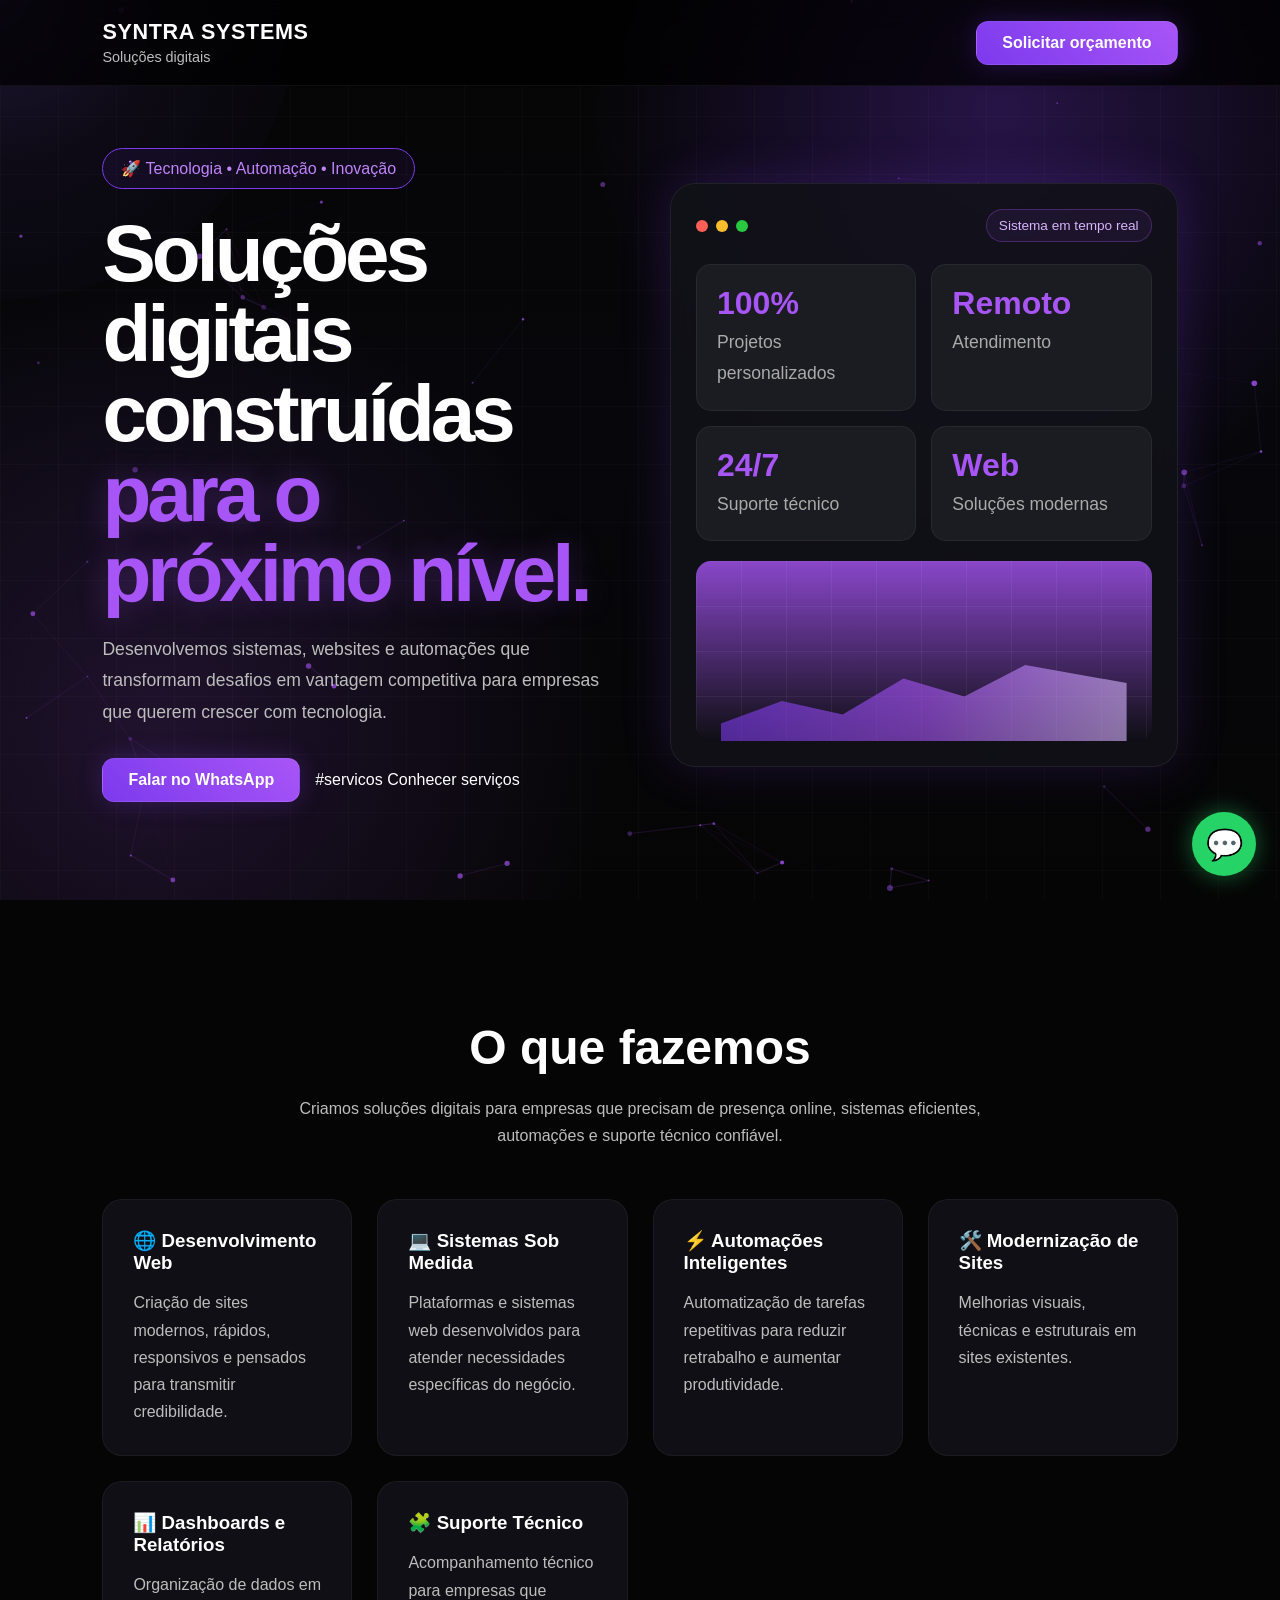
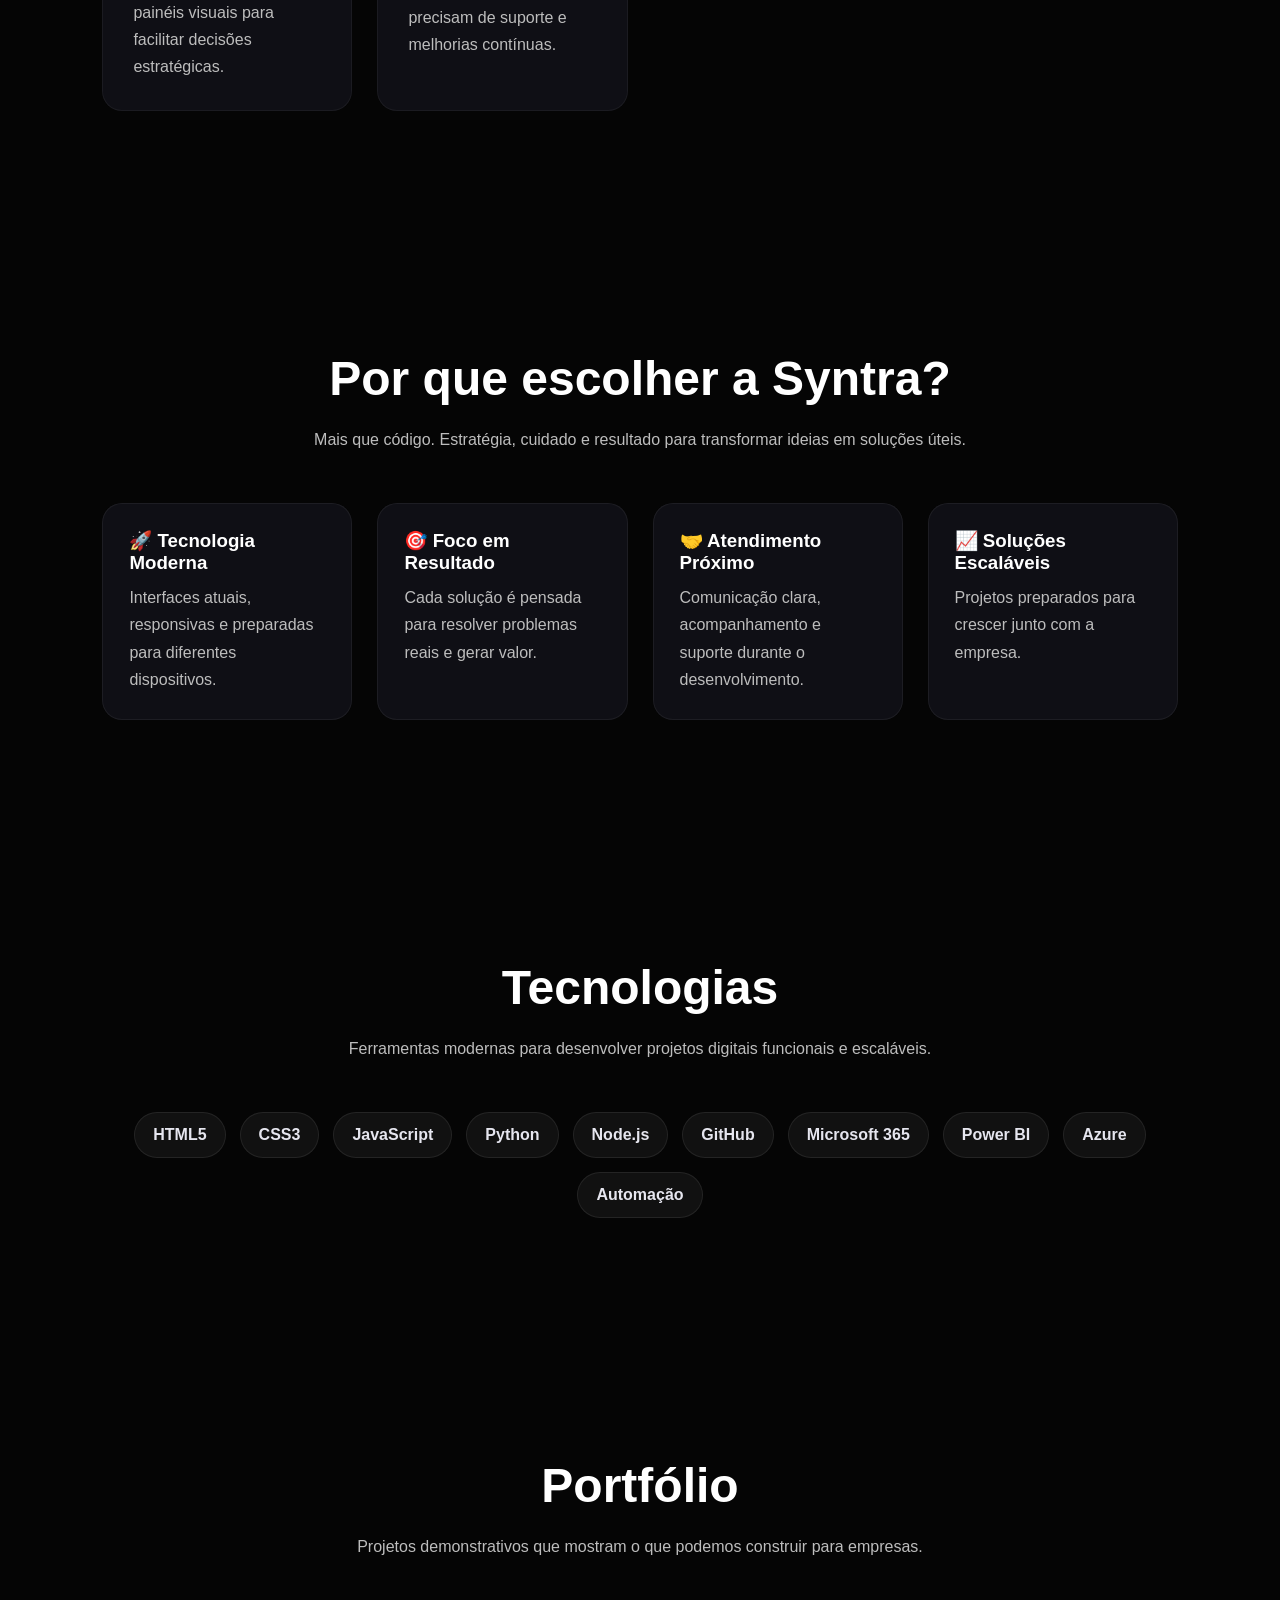
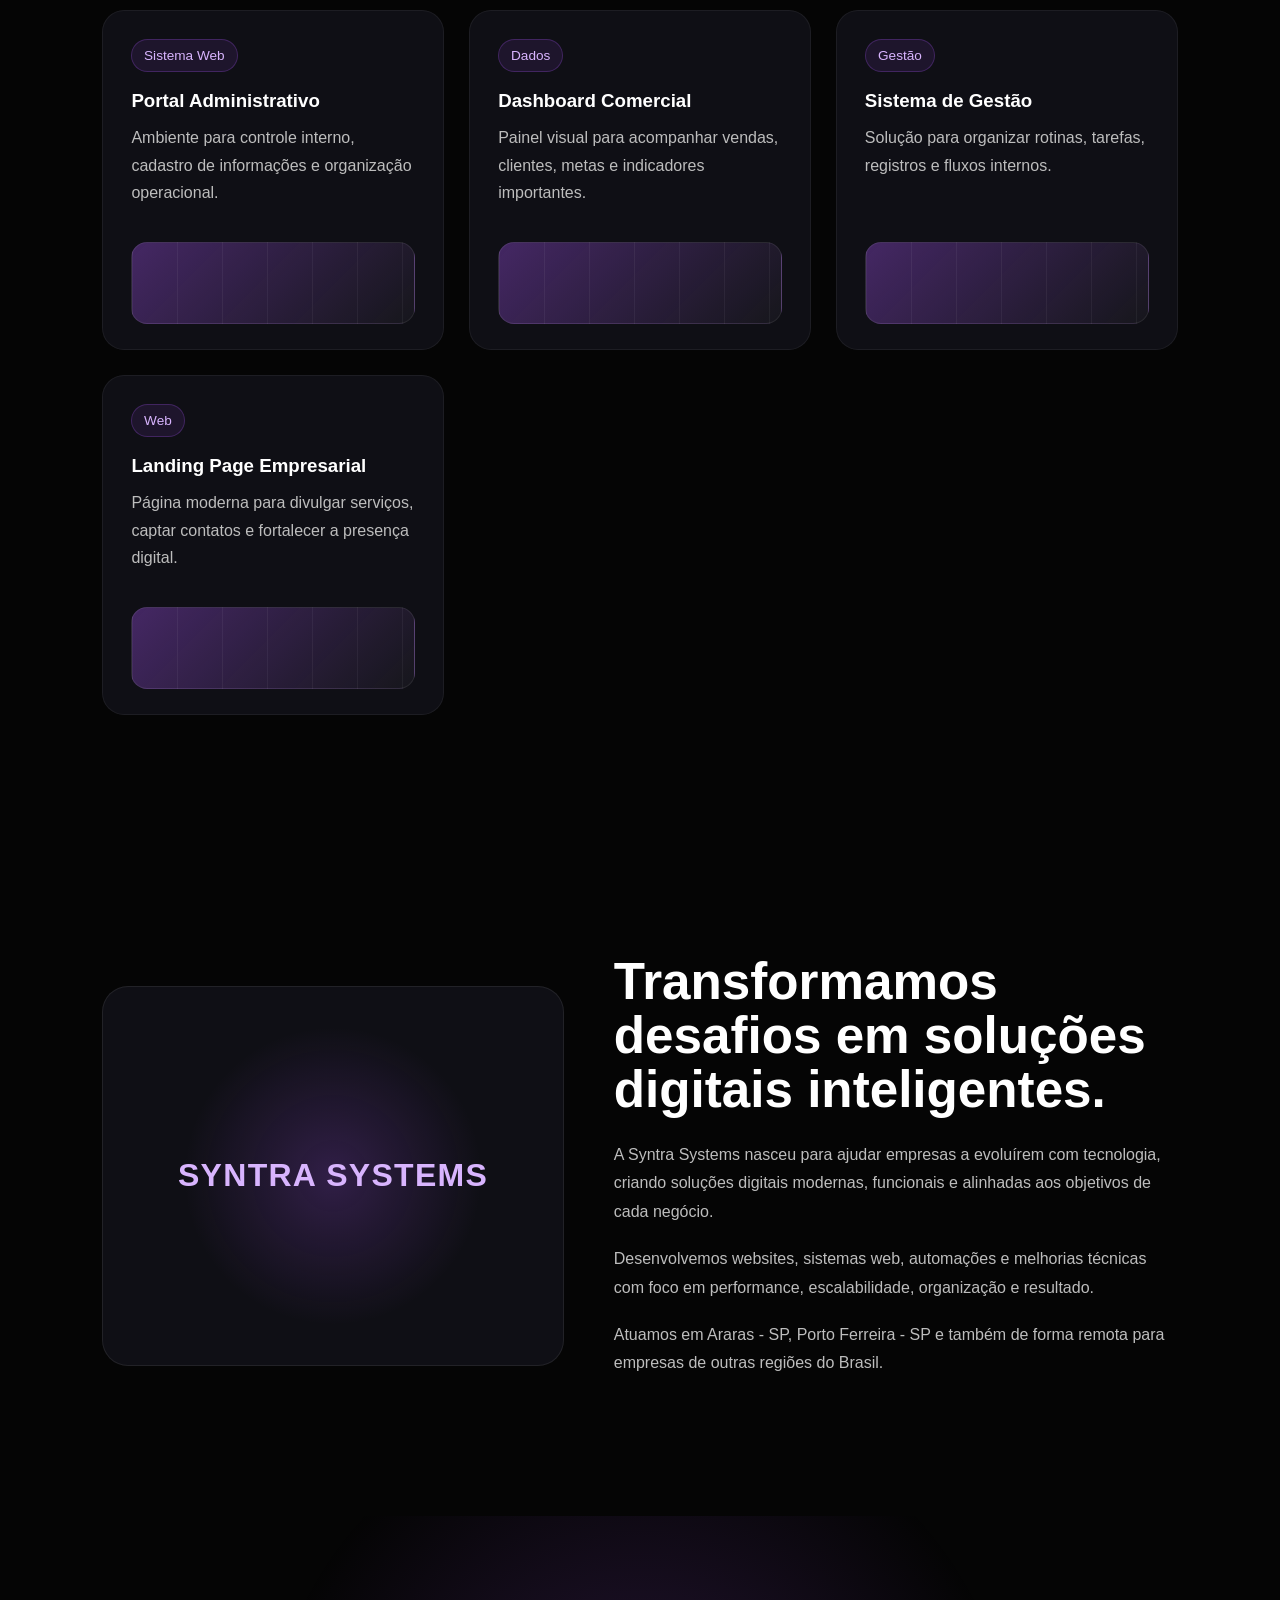
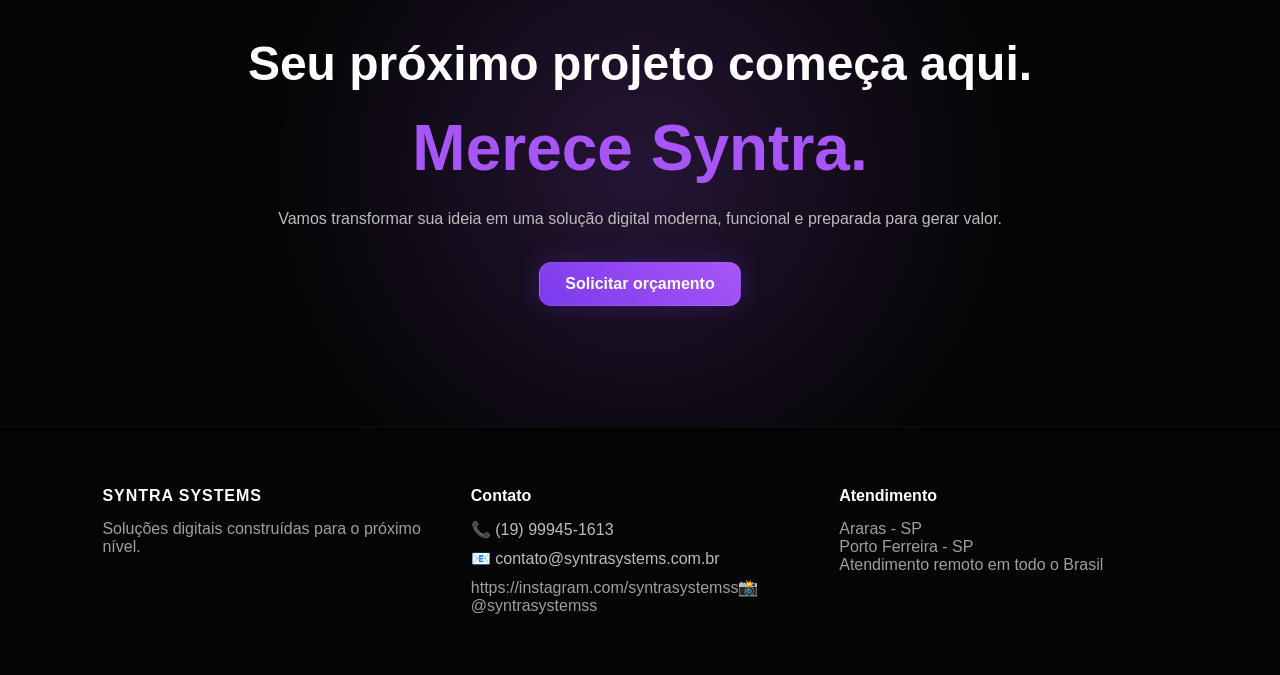
==== index.html @ 12b528d9 "Refactor HTML structure and update styles" ====
<!DOCTYPE html>
<html lang="pt-BR">
<head>
<meta charset="UTF-8">
<meta name="viewport" content="width=device-width, initial-scale=1.0">
<title>Syntra Systems</title>

<style>
*{
margin:0;
padding:0;
box-sizing:border-box;
font-family:Segoe UI,sans-serif;
}

html{
scroll-behavior:smooth;
}

body{
background:#050505;
color:white;
overflow-x:hidden;
}

body::before{
content:"";
position:fixed;
inset:0;
z-index:-5;
background:
radial-gradient(circle at 78% 12%, rgba(124,58,237,.28), transparent 32%),
radial-gradient(circle at 12% 82%, rgba(168,85,247,.16), transparent 34%),
linear-gradient(180deg,#050505,#07070b 48%,#050505);
}

body::after{
content:"";
position:fixed;
inset:0;
z-index:-4;
background-image:
linear-gradient(rgba(255,255,255,.025) 1px, transparent 1px),
linear-gradient(90deg, rgba(255,255,255,.025) 1px, transparent 1px);
background-size:58px 58px;
pointer-events:none;
}

a{
color:inherit;
text-decoration:none;
}

.cursor-glow{
position:fixed;
width:600px;
height:600px;
border-radius:50%;
background:radial-gradient(
circle,
rgba(139,92,246,.20) 0%,
rgba(139,92,246,.06) 40%,
transparent 90%
);
pointer-events:none;
transform:translate(-50%,-50%);
z-index:-3;
}

#particles{
position:fixed;
top:0;
left:0;
width:100%;
height:100%;
z-index:-2;
pointer-events:none;
}

header{
position:fixed;
top:0;
width:100%;
padding:20px 8%;
display:flex;
justify-content:space-between;
align-items:center;
background:rgba(0,0,0,.72);
backdrop-filter:blur(15px);
border-bottom:1px solid rgba(255,255,255,.05);
z-index:999;
}

.logo{
display:flex;
flex-direction:column;
line-height:1.15;
}

.logo strong{
font-size:1.35rem;
font-weight:800;
letter-spacing:.03em;
color:white;
}

.logo span{
font-size:.9rem;
font-weight:400;
color:#bdbdbd;
margin-top:4px;
}

.btn{
display:inline-flex;
align-items:center;
justify-content:center;
padding:12px 25px;
border-radius:12px;
background:linear-gradient(45deg,#7c3aed,#a855f7);
text-decoration:none;
color:white;
font-weight:bold;
border:1px solid rgba(255,255,255,.08);
box-shadow:0 0 25px rgba(124,58,237,.25);
transition:.3s;
}

.btn:hover{
transform:translateY(-3px);
box-shadow:0 0 35px rgba(168,85,247,.45);
}

.btn-outline{
display:inline-flex;
align-items:center;
justify-content:center;
padding:12px 25px;
border:1px solid rgba(255,255,255,.15);
border-radius:12px;
text-decoration:none;
color:white;
transition:.3s;
}

.btn-outline:hover{
border-color:#a855f7;
background:rgba(168,85,247,.08);
transform:translateY(-3px);
}

.hero{
min-height:100vh;
display:flex;
justify-content:center;
align-items:center;
padding:130px 8% 80px;
position:relative;
z-index:1;
}

.hero-content{
max-width:1200px;
width:100%;
display:grid;
grid-template-columns:1fr 1fr;
gap:60px;
align-items:center;
}

.badge{
display:inline-block;
padding:10px 18px;
border:1px solid #7c3aed;
border-radius:50px;
margin-bottom:25px;
color:#c084fc;
background:rgba(124,58,237,.08);
}

.hero h1{
font-size:5rem;
line-height:1;
margin-bottom:20px;
letter-spacing:-.05em;
}

.hero h1 span{
color:#a855f7;
text-shadow:0 0 30px rgba(168,85,247,.28);
}

.hero p{
font-size:1.1rem;
line-height:1.8;
color:#bdbdbd;
max-width:620px;
}

.buttons{
margin-top:30px;
display:flex;
gap:15px;
flex-wrap:wrap;
align-items:center;
}

.dashboard{
background:rgba(18,18,24,.88);
border:1px solid rgba(255,255,255,.07);
border-radius:25px;
padding:25px;
box-shadow:0 0 50px rgba(124,58,237,.20);
backdrop-filter:blur(18px);
}

.dashboard-top{
display:flex;
justify-content:space-between;
align-items:center;
margin-bottom:22px;
}

.dots{
display:flex;
gap:8px;
}

.dots span{
width:12px;
height:12px;
border-radius:50%;
}

.red{
background:#ff5f57;
}

.yellow{
background:#ffbd2e;
}

.green{
background:#28c840;
}

.live{
font-size:.85rem;
color:#d8b4fe;
border:1px solid rgba(168,85,247,.3);
border-radius:20px;
padding:8px 12px;
background:rgba(168,85,247,.08);
}

.stats{
display:grid;
grid-template-columns:repeat(2,1fr);
gap:15px;
}

.card{
background:#1b1b22;
padding:20px;
border-radius:15px;
border:1px solid rgba(255,255,255,.06);
}

.card h3{
font-size:2rem;
color:#a855f7;
}

.card p{
color:#aaa;
margin-top:5px;
}

.graph{
margin-top:20px;
height:180px;
border-radius:15px;
background:
repeating-linear-gradient(to right,rgba(255,255,255,.05) 0 1px,transparent 1px 45px),
repeating-linear-gradient(to bottom,rgba(255,255,255,.05) 0 1px,transparent 1px 45px),
linear-gradient(180deg,rgba(168,85,247,.8),transparent);
position:relative;
overflow:hidden;
}

.graph::after{
content:"";
position:absolute;
bottom:0;
left:25px;
right:25px;
height:90px;
background:linear-gradient(90deg,#7c3aed,#a855f7,#d8b4fe);
opacity:.6;
clip-path:polygon(0 80%,15% 55%,30% 70%,45% 30%,60% 50%,75% 15%,100% 35%,100% 100%,0 100%);
}

section{
padding:120px 8%;
position:relative;
z-index:1;
}

.section-title{
font-size:3rem;
text-align:center;
margin-bottom:20px;
}

.section-subtitle{
text-align:center;
color:#bdbdbd;
max-width:760px;
margin:0 auto 50px;
line-height:1.7;
}

.services{
display:grid;
grid-template-columns:repeat(auto-fit,minmax(250px,1fr));
gap:25px;
}

.service{
background:rgba(18,18,24,.88);
padding:30px;
border-radius:20px;
border:1px solid rgba(255,255,255,.05);
transition:.3s;
backdrop-filter:blur(18px);
}

.service:hover{
transform:translateY(-10px);
box-shadow:0 0 30px rgba(124,58,237,.25);
border-color:rgba(168,85,247,.45);
}

.service h3{
margin-bottom:15px;
}

.service p{
color:#bdbdbd;
line-height:1.7;
}

.diferenciais{
display:grid;
grid-template-columns:repeat(auto-fit,minmax(250px,1fr));
gap:25px;
}

.diferencial{
background:rgba(18,18,24,.88);
padding:26px;
border-radius:20px;
border:1px solid rgba(255,255,255,.06);
transition:.3s;
backdrop-filter:blur(18px);
}

.diferencial:hover{
transform:translateY(-8px);
border-color:rgba(168,85,247,.45);
box-shadow:0 0 30px rgba(124,58,237,.22);
}

.diferencial p{
color:#bdbdbd;
line-height:1.7;
margin-top:10px;
}

.techs{
display:flex;
justify-content:center;
flex-wrap:wrap;
gap:14px;
}

.tech{
padding:13px 18px;
border-radius:50px;
background:rgba(255,255,255,.05);
border:1px solid rgba(255,255,255,.08);
color:#e6e6ef;
font-weight:600;
transition:.3s;
}

.tech:hover{
color:#d8b4fe;
border-color:rgba(168,85,247,.45);
transform:translateY(-4px);
}

.portfolio{
display:grid;
grid-template-columns:repeat(auto-fit,minmax(280px,1fr));
gap:25px;
}

.project{
min-height:340px;
padding:28px 28px 135px;
background:rgba(18,18,24,.88);
border:1px solid rgba(255,255,255,.06);
border-radius:22px;
position:relative;
overflow:hidden;
transition:.3s;
backdrop-filter:blur(18px);
}

.project:hover{
transform:translateY(-10px);
box-shadow:0 0 30px rgba(124,58,237,.25);
border-color:rgba(168,85,247,.45);
}

.project span{
display:inline-block;
padding:8px 12px;
border-radius:20px;
background:rgba(168,85,247,.1);
border:1px solid rgba(168,85,247,.25);
color:#d8b4fe;
font-size:.85rem;
margin-bottom:18px;
}

.project h3{
margin-bottom:12px;
}

.project p{
color:#bdbdbd;
line-height:1.7;
}

.mock{
position:absolute;
left:28px;
right:28px;
bottom:25px;
height:82px;
border-radius:16px;
background:
repeating-linear-gradient(to right,rgba(255,255,255,.05) 0 1px,transparent 1px 45px),
linear-gradient(135deg,rgba(168,85,247,.35),rgba(255,255,255,.03));
border:1px solid rgba(255,255,255,.08);
}

.about{
display:grid;
grid-template-columns:.9fr 1.1fr;
gap:50px;
align-items:center;
}

.about-card{
min-height:380px;
border-radius:26px;
background:
radial-gradient(circle,rgba(168,85,247,.22),transparent 50%),
rgba(18,18,24,.88);
border:1px solid rgba(255,255,255,.08);
display:flex;
align-items:center;
justify-content:center;
text-align:center;
padding:30px;
font-size:2rem;
font-weight:800;
letter-spacing:.04em;
color:#d8b4fe;
}

.about-text h2{
font-size:3.2rem;
line-height:1.05;
margin-bottom:24px;
}

.about-text p{
color:#bdbdbd;
line-height:1.8;
margin-bottom:18px;
}

.cta{
text-align:center;
background:
radial-gradient(circle at center,rgba(168,85,247,.20),transparent 55%);
}

.cta h2{
font-size:3rem;
}

.cta h3{
font-size:4rem;
color:#a855f7;
margin:20px 0;
}

.cta p{
color:#bdbdbd;
line-height:1.7;
margin-bottom:30px;
}

footer{
padding:60px 8%;
color:#9f9f9f;
border-top:1px solid rgba(255,255,255,.05);
display:grid;
grid-template-columns:1fr 1fr 1fr;
gap:30px;
position:relative;
z-index:1;
}

.footer-logo{
color:white;
margin-bottom:15px;
font-weight:800;
letter-spacing:.06em;
}

footer h4{
color:white;
margin-bottom:15px;
}

footer a{
display:block;
color:#bdbdbd;
margin-bottom:10px;
text-decoration:none;
}

footer a:hover{
color:#d8b4fe;
}

.whatsapp{
position:fixed;
right:24px;
bottom:24px;
width:64px;
height:64px;
background:#25d366;
border-radius:50%;
display:flex;
align-items:center;
justify-content:center;
font-size:30px;
z-index:9999;
box-shadow:0 0 25px rgba(37,211,102,.45);
transition:.3s;
}

.whatsapp:hover{
transform:scale(1.08) translateY(-4px);
}

@media(max-width:900px){

header{
padding:16px 6%;
}

.hero-content,
.about{
grid-template-columns:1fr;
}

.hero{
padding-top:130px;
}

.hero h1{
font-size:3rem;
}

section{
padding:90px 6%;
}

footer{
grid-template-columns:1fr;
}

}

@media(max-width:600px){

.logo strong{
font-size:1rem;
}

.logo span{
font-size:.75rem;
}

.hero h1{
font-size:2.7rem;
}

.section-title{
font-size:2.3rem;
}

.cta h3{
font-size:3rem;
}

}
</style>
</head>

<body>

<div class="cursor-glow"></div>
<canvas id="particles"></canvas>

<header>

<div class="logo">
<strong>SYNTRA SYSTEMS</strong>
<span>Soluções digitais</span>
</div>

<a class="btn" href="https://wa.me/5519999451613" target="_blank">
Solicitar orçamento
</a>

</header>

<main id="inicio">

<section class="hero">

<div class="hero-content">

<div>

<div class="badge">
🚀 Tecnologia • Automação • Inovação
</div>

<h1>
Soluções digitais construídas
<span>para o próximo nível.</span>
</h1>

<p>
Desenvolvemos sistemas, websites e automações que transformam desafios
em vantagem competitiva para empresas que querem crescer com tecnologia.
</p>

<div class="buttons">

<a class="btn" href="https://wa.me/5519999451613" target="_blank">
Falar no WhatsApp
</a>

#servicos
Conhecer serviços
</a>

</div>

</div>

<div class="dashboard">

<div class="dashboard-top">

<div class="dots">
<span class="red"></span>
<span class="yellow"></span>
<span class="green"></span>
</div>

<div class="live">
Sistema em tempo real
</div>

</div>

<div class="stats">

<div class="card">
<h3>100%</h3>
<p>Projetos personalizados</p>
</div>

<div class="card">
<h3>Remoto</h3>
<p>Atendimento</p>
</div>

<div class="card">
<h3>24/7</h3>
<p>Suporte técnico</p>
</div>

<div class="card">
<h3>Web</h3>
<p>Soluções modernas</p>
</div>

</div>

<div class="graph"></div>

</div>

</div>

</section>

<section id="servicos">

<h2 class="section-title">O que fazemos</h2>
<p class="section-subtitle">
Criamos soluções digitais para empresas que precisam de presença online,
sistemas eficientes, automações e suporte técnico confiável.
</p>

<div class="services">

<div class="service">
<h3>🌐 Desenvolvimento Web</h3>
<p>Criação de sites modernos, rápidos, responsivos e pensados para transmitir credibilidade.</p>
</div>

<div class="service">
<h3>💻 Sistemas Sob Medida</h3>
<p>Plataformas e sistemas web desenvolvidos para atender necessidades específicas do negócio.</p>
</div>

<div class="service">
<h3>⚡ Automações Inteligentes</h3>
<p>Automatização de tarefas repetitivas para reduzir retrabalho e aumentar produtividade.</p>
</div>

<div class="service">
<h3>🛠️ Modernização de Sites</h3>
<p>Melhorias visuais, técnicas e estruturais em sites existentes.</p>
</div>

<div class="service">
<h3>📊 Dashboards e Relatórios</h3>
<p>Organização de dados em painéis visuais para facilitar decisões estratégicas.</p>
</div>

<div class="service">
<h3>🧩 Suporte Técnico</h3>
<p>Acompanhamento técnico para empresas que precisam de suporte e melhorias contínuas.</p>
</div>

</div>

</section>

<section id="diferenciais">

<h2 class="section-title">Por que escolher a Syntra?</h2>
<p class="section-subtitle">
Mais que código. Estratégia, cuidado e resultado para transformar ideias em soluções úteis.
</p>

<div class="diferenciais">

<div class="diferencial">
<h3>🚀 Tecnologia Moderna</h3>
<p>Interfaces atuais, responsivas e preparadas para diferentes dispositivos.</p>
</div>

<div class="diferencial">
<h3>🎯 Foco em Resultado</h3>
<p>Cada solução é pensada para resolver problemas reais e gerar valor.</p>
</div>

<div class="diferencial">
<h3>🤝 Atendimento Próximo</h3>
<p>Comunicação clara, acompanhamento e suporte durante o desenvolvimento.</p>
</div>

<div class="diferencial">
<h3>📈 Soluções Escaláveis</h3>
<p>Projetos preparados para crescer junto com a empresa.</p>
</div>

</div>

</section>

<section id="tecnologias">

<h2 class="section-title">Tecnologias</h2>
<p class="section-subtitle">
Ferramentas modernas para desenvolver projetos digitais funcionais e escaláveis.
</p>

<div class="techs">
<span class="tech">HTML5</span>
<span class="tech">CSS3</span>
<span class="tech">JavaScript</span>
<span class="tech">Python</span>
<span class="tech">Node.js</span>
<span class="tech">GitHub</span>
<span class="tech">Microsoft 365</span>
<span class="tech">Power BI</span>
<span class="tech">Azure</span>
<span class="tech">Automação</span>
</div>

</section>

<section id="portfolio">

<h2 class="section-title">Portfólio</h2>
<p class="section-subtitle">
Projetos demonstrativos que mostram o que podemos construir para empresas.
</p>

<div class="portfolio">

<div class="project">
<span>Sistema Web</span>
<h3>Portal Administrativo</h3>
<p>Ambiente para controle interno, cadastro de informações e organização operacional.</p>
<div class="mock"></div>
</div>

<div class="project">
<span>Dados</span>
<h3>Dashboard Comercial</h3>
<p>Painel visual para acompanhar vendas, clientes, metas e indicadores importantes.</p>
<div class="mock"></div>
</div>

<div class="project">
<span>Gestão</span>
<h3>Sistema de Gestão</h3>
<p>Solução para organizar rotinas, tarefas, registros e fluxos internos.</p>
<div class="mock"></div>
</div>

<div class="project">
<span>Web</span>
<h3>Landing Page Empresarial</h3>
<p>Página moderna para divulgar serviços, captar contatos e fortalecer a presença digital.</p>
<div class="mock"></div>
</div>

</div>

</section>

<section id="sobre">

<div class="about">

<div class="about-card">
SYNTRA SYSTEMS
</div>

<div class="about-text">
<h2>Transformamos desafios em soluções digitais inteligentes.</h2>

<p>
A Syntra Systems nasceu para ajudar empresas a evoluírem com tecnologia,
criando soluções digitais modernas, funcionais e alinhadas aos objetivos de cada negócio.
</p>

<p>
Desenvolvemos websites, sistemas web, automações e melhorias técnicas com foco em
performance, escalabilidade, organização e resultado.
</p>

<p>
Atuamos em Araras - SP, Porto Ferreira - SP e também de forma remota para empresas
de outras regiões do Brasil.
</p>
</div>

</div>

</section>

<section class="cta">

<h2>Seu próximo projeto começa aqui.</h2>
<h3>Merece Syntra.</h3>
<p>Vamos transformar sua ideia em uma solução digital moderna, funcional e preparada para gerar valor.</p>

<a class="btn" href="https://wa.me/5519999451613" target="_blank">
Solicitar orçamento
</a>

</section>

</main>

<footer id="contato">

<div>
<div class="footer-logo">SYNTRA SYSTEMS</div>
<p>Soluções digitais construídas para o próximo nível.</p>
</div>

<div>
<h4>Contato</h4>
<a href="https://wa.me/5519999451613" target="_blank">📞 (19) 99945-1613</a>
<a href="mailto:contato@syntrasystems.com.br">📧 contato@syntrasystems.com.br</a>
https://instagram.com/syntrasystemss📸 @syntrasystemss</a>
</div>

<div>
<h4>Atendimento</h4>
<p>Araras - SP</p>
<p>Porto Ferreira - SP</p>
<p>Atendimento remoto em todo o Brasil</p>
</div>

</footer>

<a class="whatsapp" href="https://wa.me/5519999451613" target="_blank">
💬
</a>

<script>
const glow = document.querySelector('.cursor-glow');

document.addEventListener('mousemove', function(e){
glow.style.left = e.clientX + 'px';
glow.style.top = e.clientY + 'px';
});

const canvas = document.getElementById("particles");
const ctx = canvas.getContext("2d");

let particles = [];
let width;
let height;
let mouse = {
x: null,
y: null
};

function resizeCanvas(){
width = canvas.width = window.innerWidth;
height = canvas.height = window.innerHeight;
}

function createParticles(){
particles = [];

const amount = Math.min(95, Math.floor(window.innerWidth / 18));

for(let i = 0; i < amount; i++){
particles.push({
x: Math.random() * width,
y: Math.random() * height,
radius: Math.random() * 2.2 + 0.8,
vx: (Math.random() - 0.5) * 0.25,
vy: (Math.random() - 0.5) * 0.25,
alpha: Math.random() * 0.55 + 0.25
});
}
}

function drawParticles(){
ctx.clearRect(0, 0, width, height);

for(let i = 0; i < particles.length; i++){
const p = particles[i];

p.x += p.vx;
p.y += p.vy;

if(p.x < 0 || p.x > width){
p.vx *= -1;
}

if(p.y < 0 || p.y > height){
p.vy *= -1;
}

ctx.beginPath();
ctx.arc(p.x, p.y, p.radius, 0, Math.PI * 2);
ctx.fillStyle = "rgba(168,85,247," + p.alpha + ")";
ctx.fill();

for(let j = i + 1; j < particles.length; j++){
const p2 = particles[j];
const dx = p.x - p2.x;
const dy = p.y - p2.y;
const distance = Math.sqrt(dx * dx + dy * dy);

if(distance < 120){
ctx.beginPath();
ctx.moveTo(p.x, p.y);
ctx.lineTo(p2.x, p2.y);
ctx.strokeStyle = "rgba(168,85,247," + (0.18 * (1 - distance / 120)) + ")";
ctx.lineWidth = 1.3;
ctx.stroke();
}
}

if(mouse.x !== null && mouse.y !== null){
const dxMouse = p.x - mouse.x;
const dyMouse = p.y - mouse.y;
const distanceMouse = Math.sqrt(dxMouse * dxMouse + dyMouse * dyMouse);

if(distanceMouse < 150){
ctx.beginPath();
ctx.moveTo(p.x, p.y);
ctx.lineTo(mouse.x, mouse.y);
ctx.strokeStyle = "rgba(216,180,254," + (0.30 * (1 - distanceMouse / 150)) + ")";
ctx.lineWidth = 1.5;
ctx.stroke();
}
}
}

requestAnimationFrame(drawParticles);
}

window.addEventListener("mousemove", function(event){
mouse.x = event.clientX;
mouse.y = event.clientY;
});

window.addEventListener("resize", function(){
resizeCanvas();
createParticles();
});

resizeCanvas();
createParticles();
drawParticles();
</script>

</body>
</html>
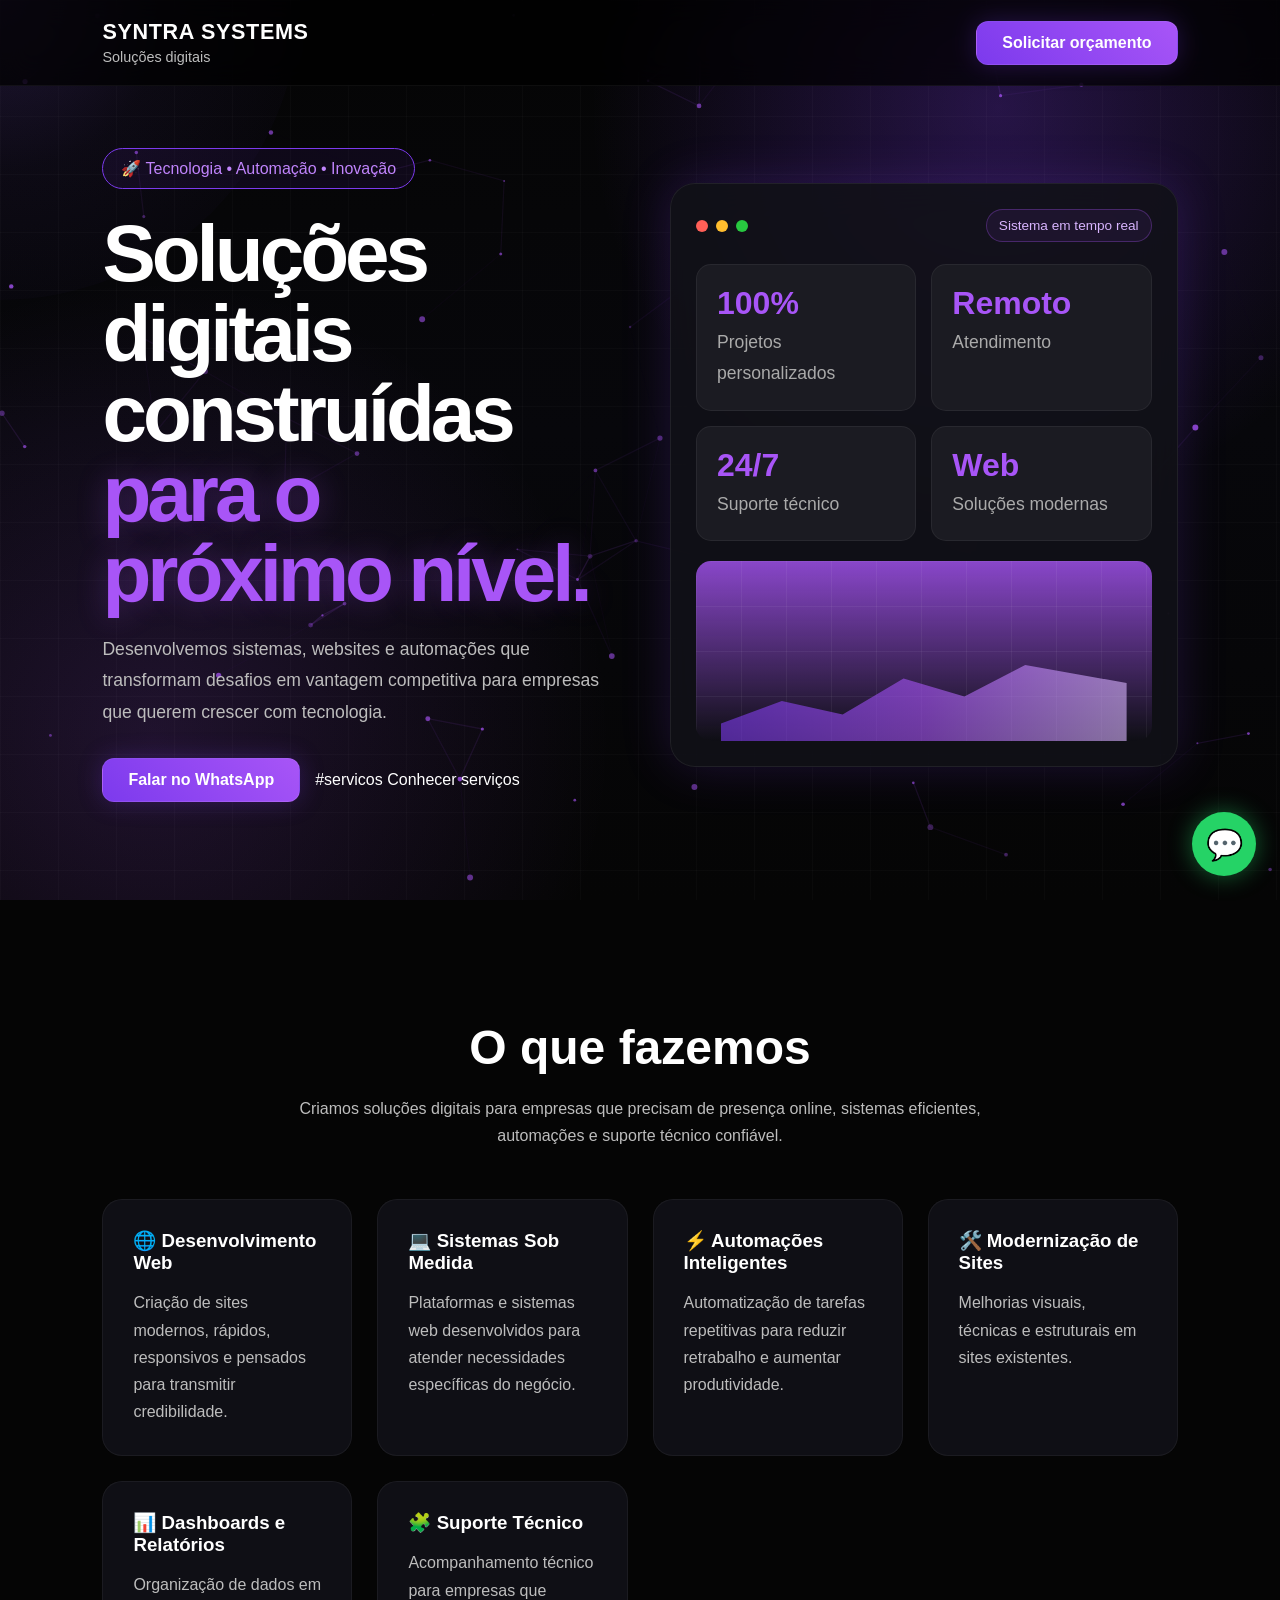
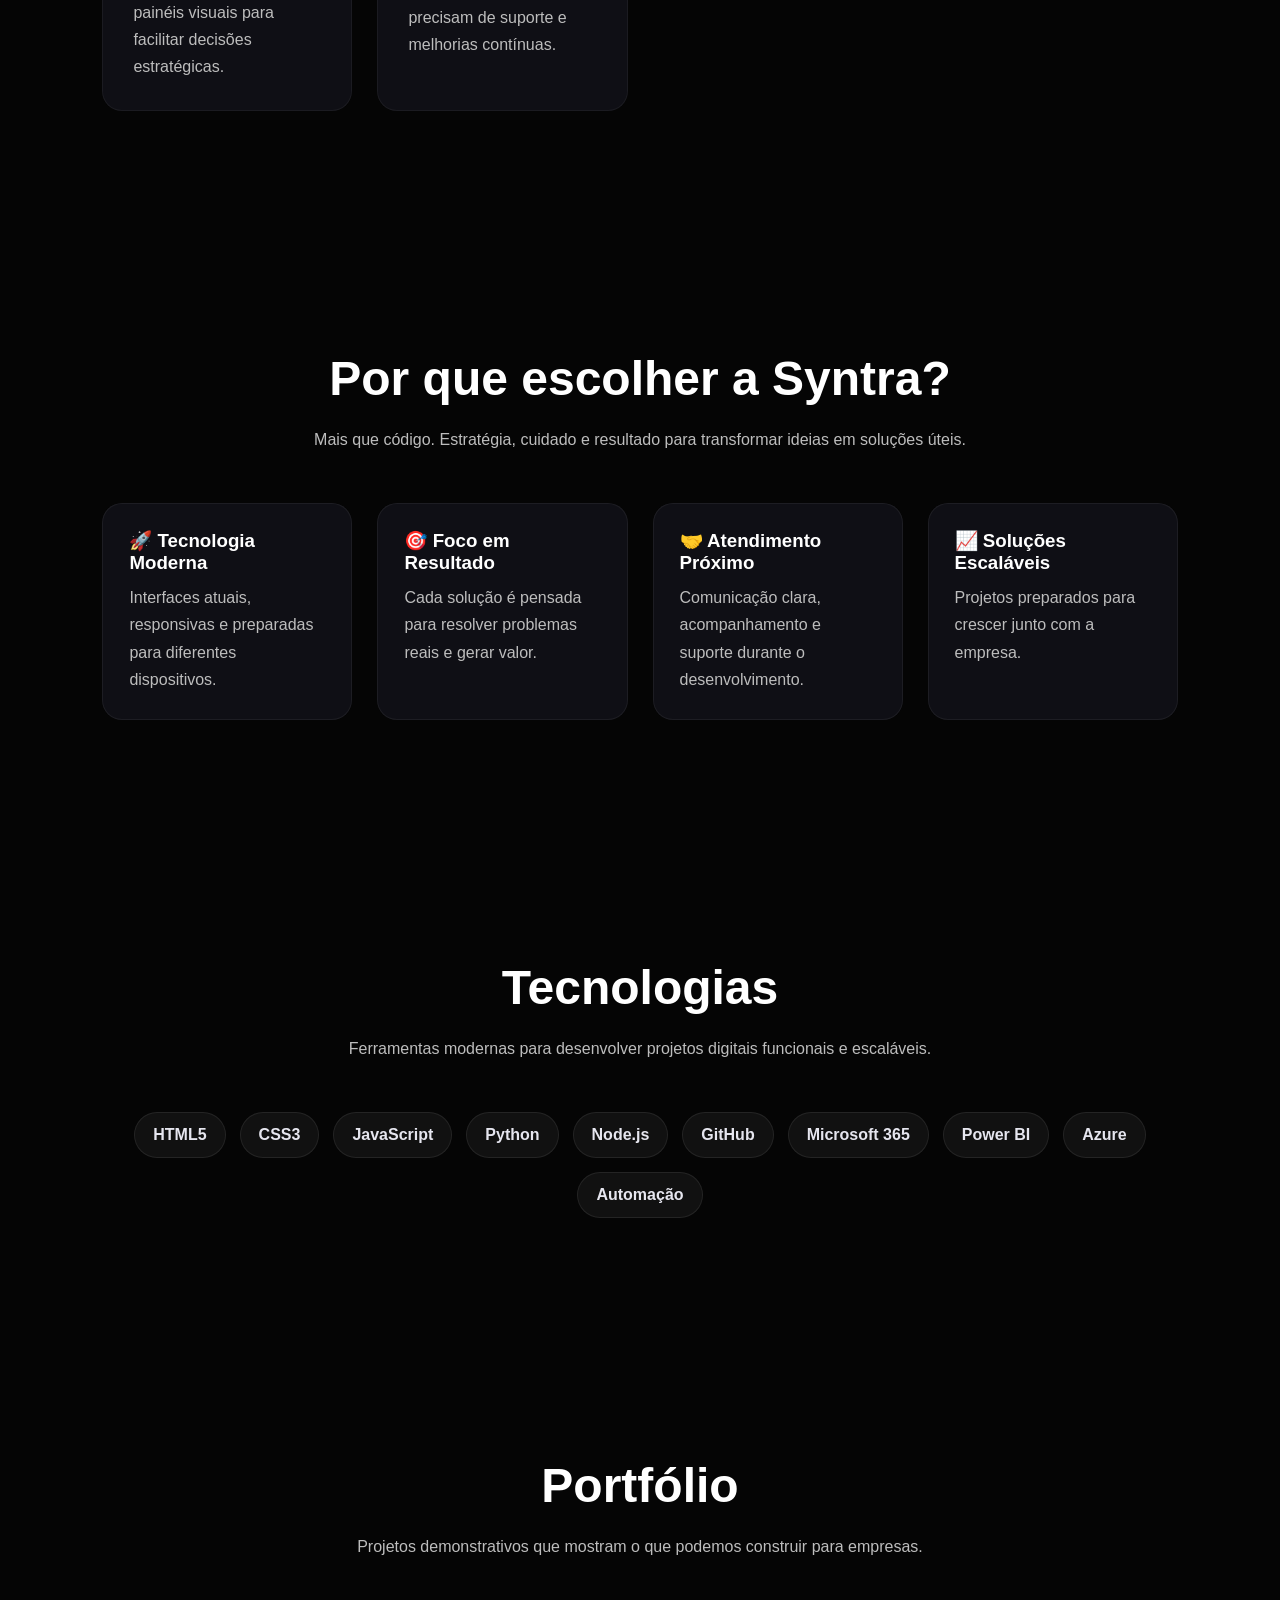
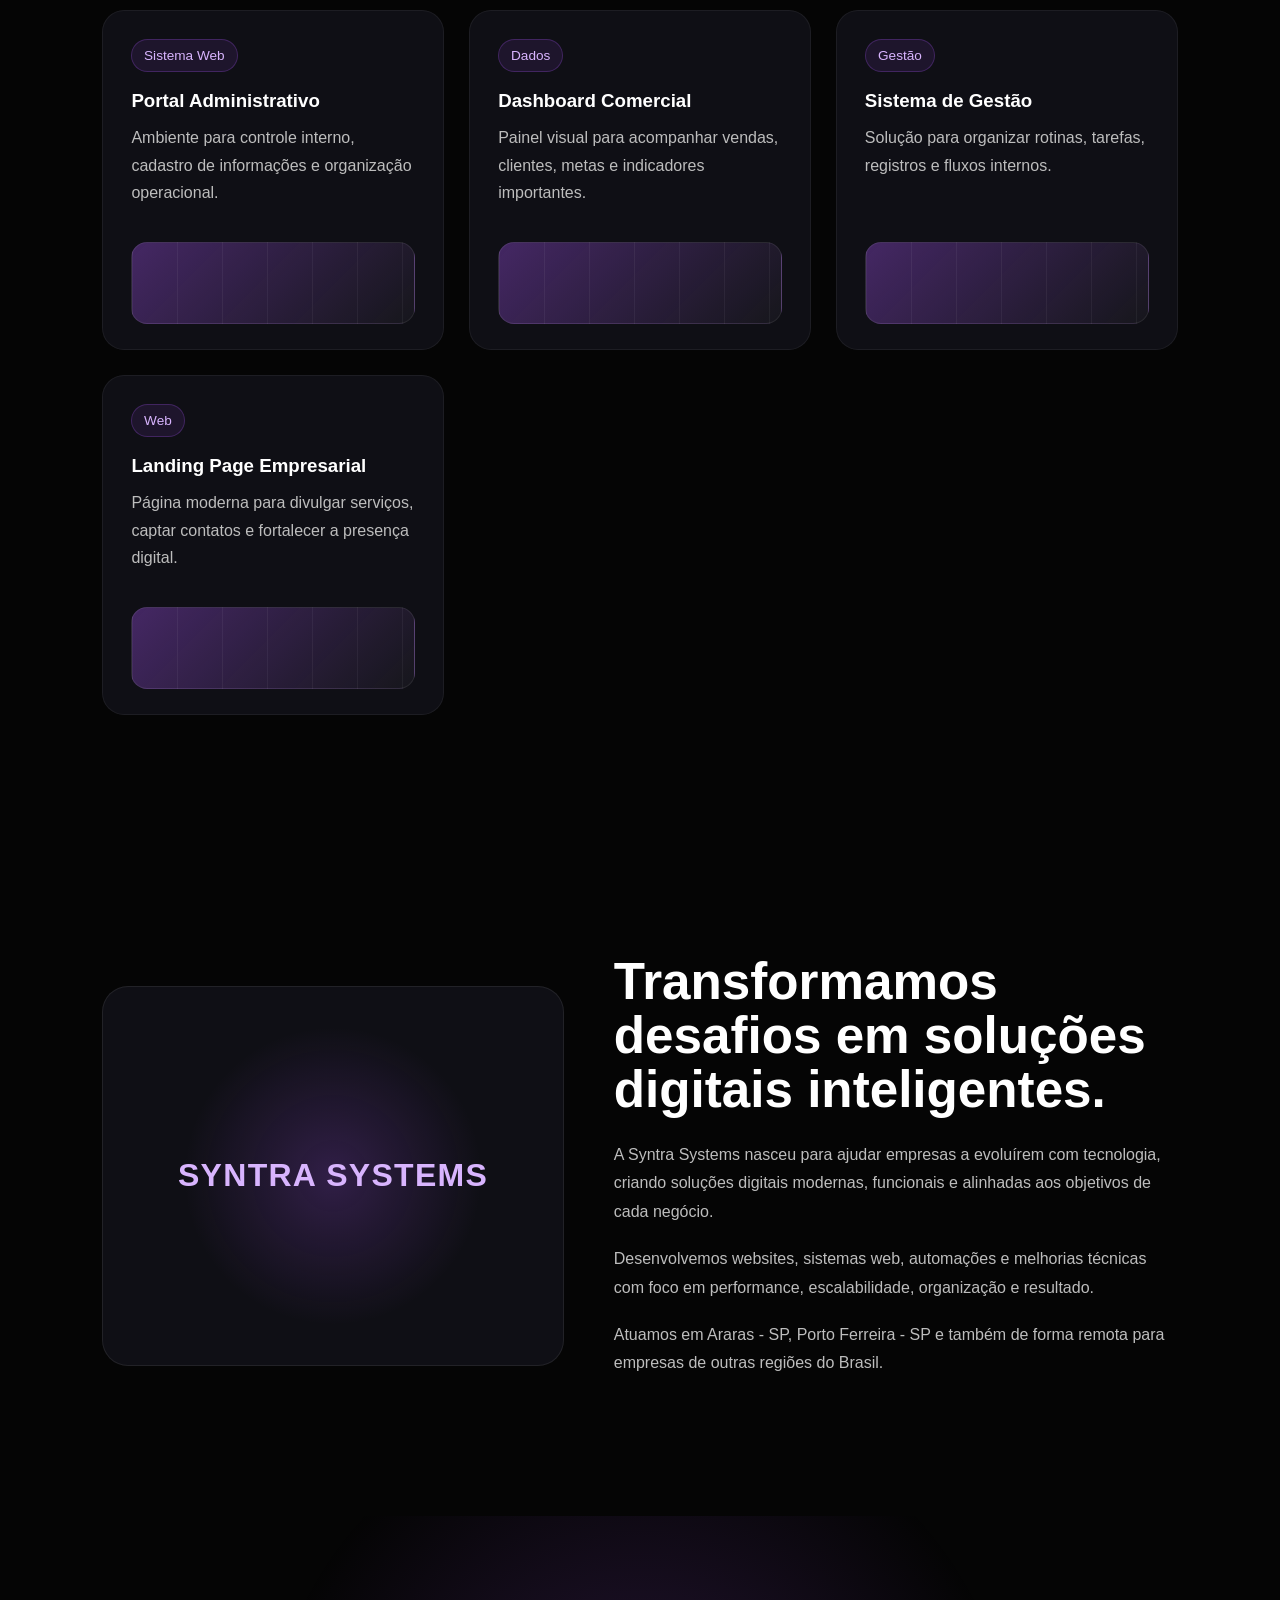
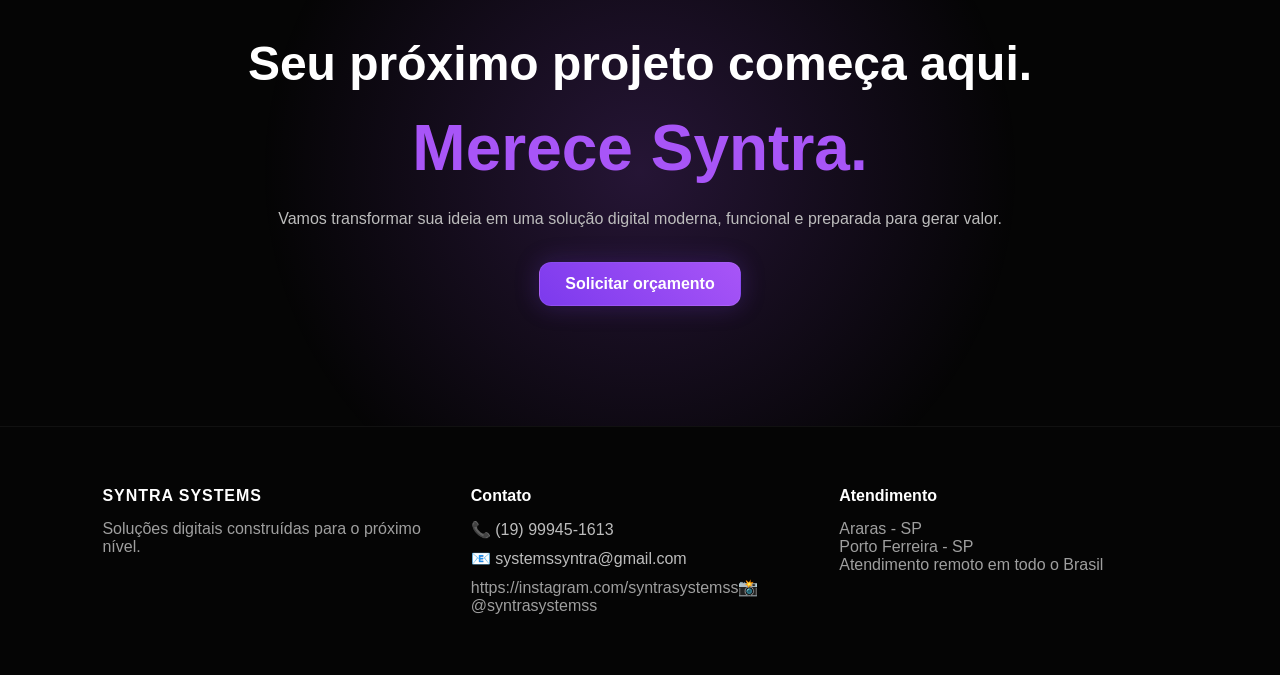
==== commit 1c64bd73: "Update contact email in index.html" ====
--- a/index.html
+++ b/index.html
@@ -923,7 +923,7 @@
 <div>
 <h4>Contato</h4>
 <a href="https://wa.me/5519999451613" target="_blank">📞 (19) 99945-1613</a>
-<a href="mailto:contato@syntrasystems.com.br">📧 contato@syntrasystems.com.br</a>
+<a href="mailto:systemssyntra@gmail.com">📧 systemssyntra@gmail.com</a>
 https://instagram.com/syntrasystemss📸 @syntrasystemss</a>
 </div>
 
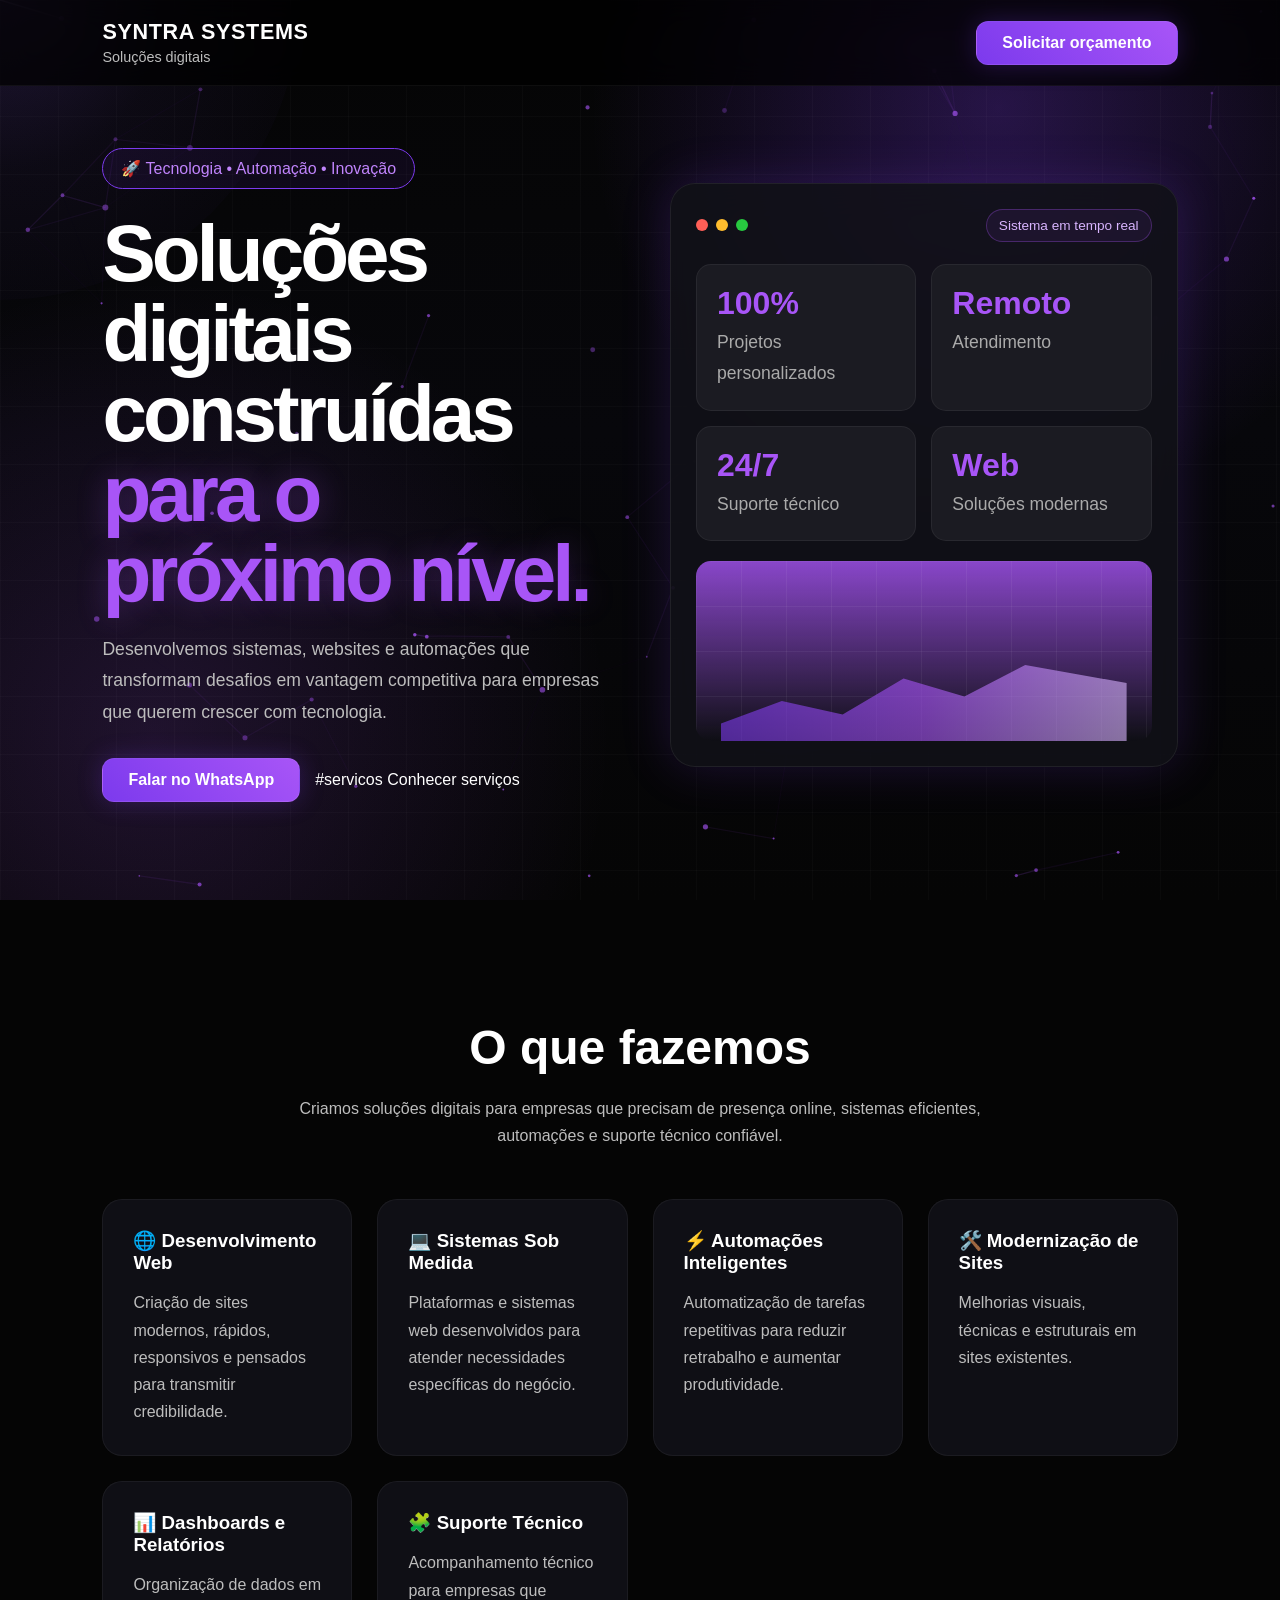
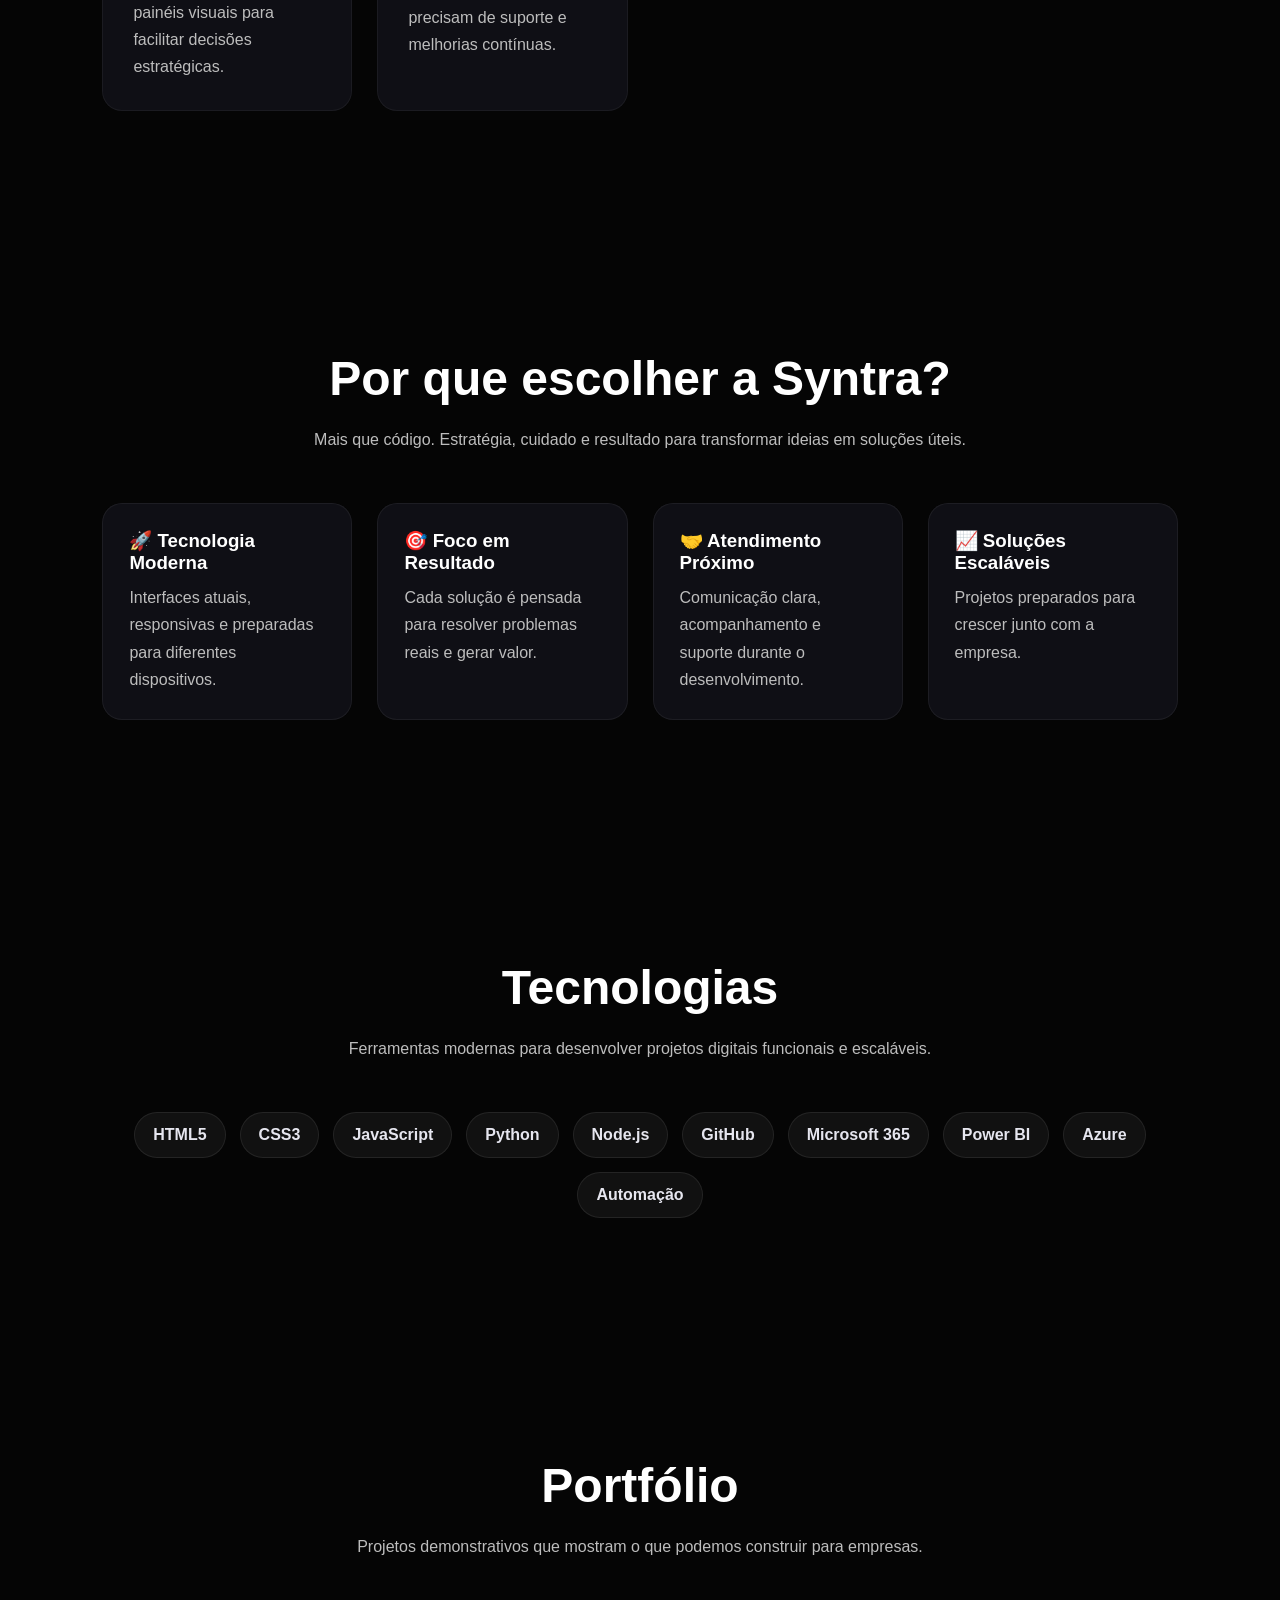
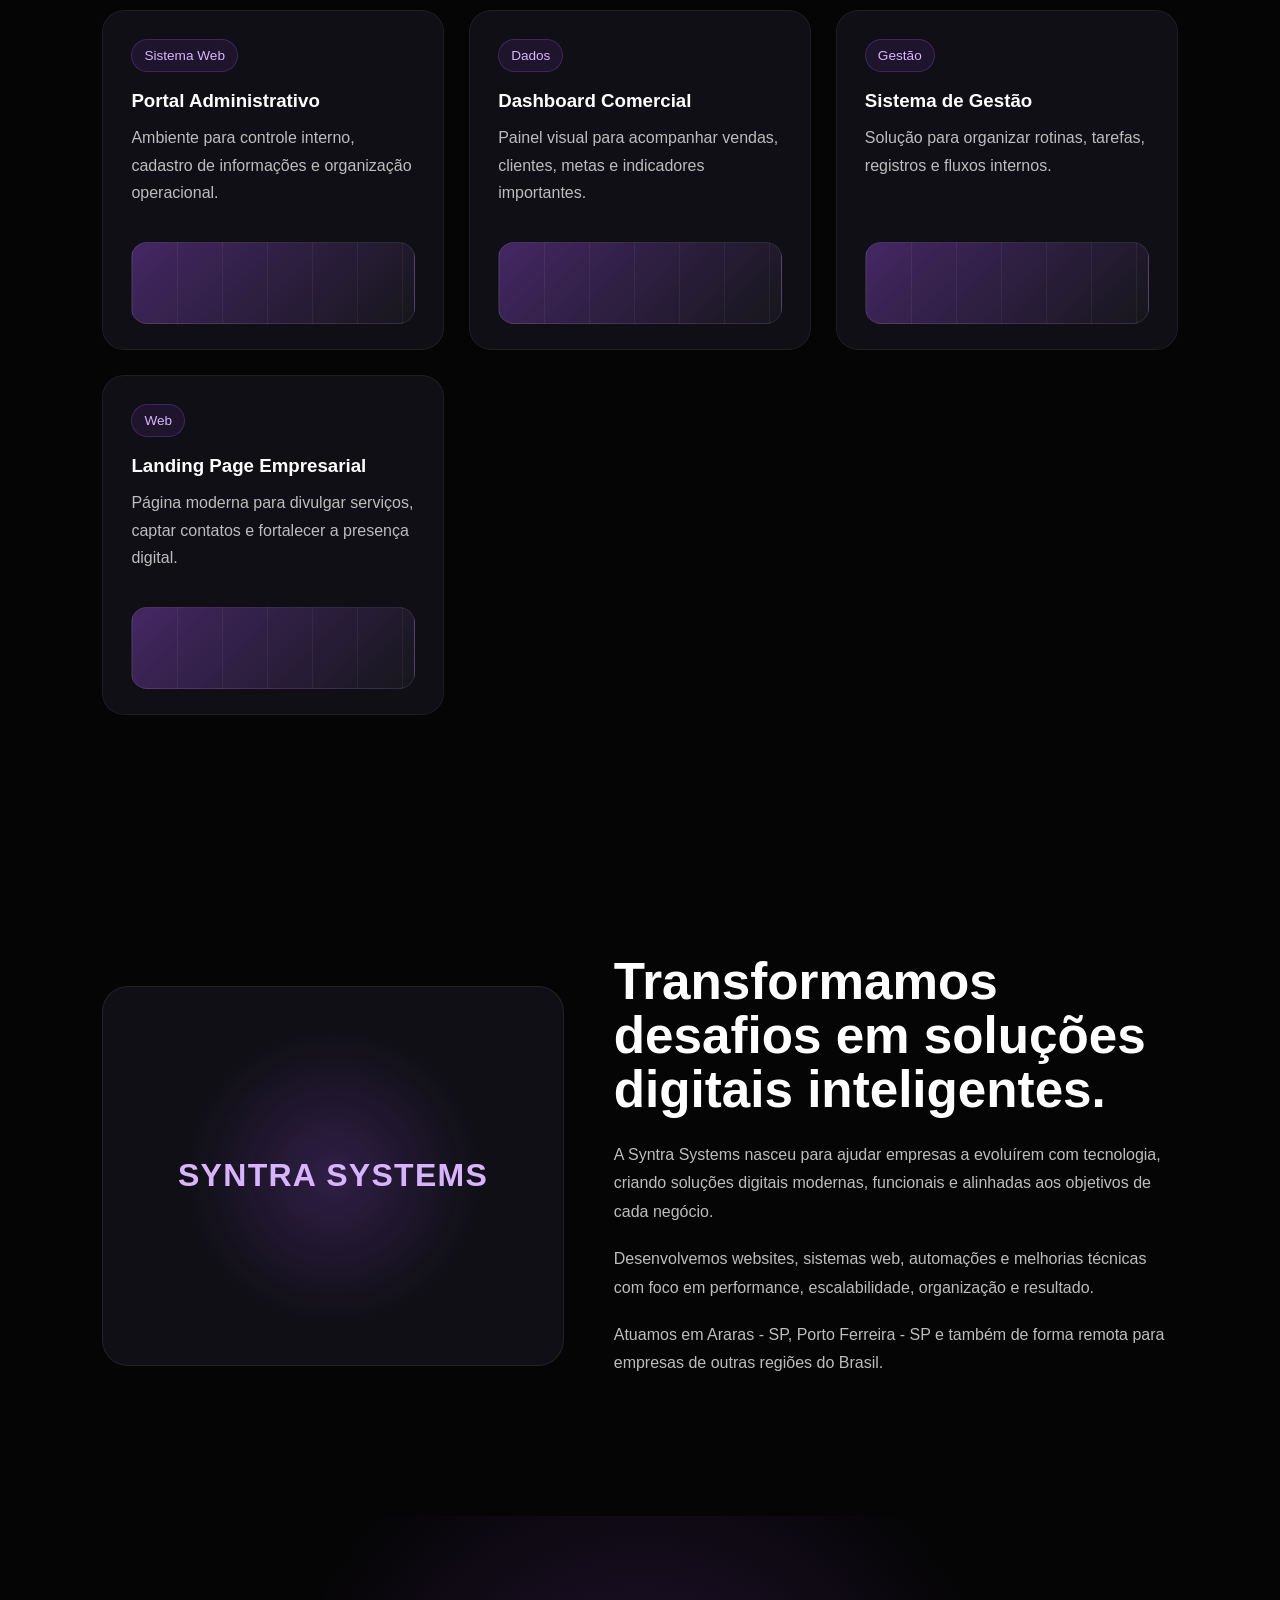
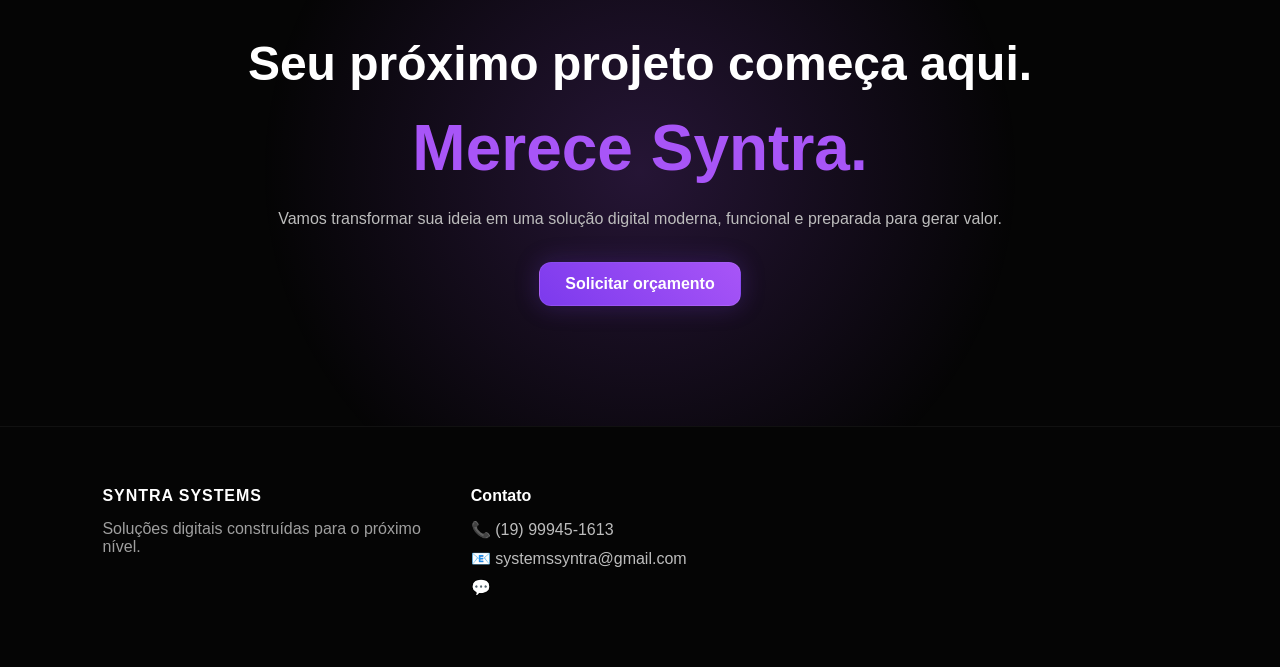
==== commit e2aeea50: "Fix Instagram link in contact section" ====
--- a/index.html
+++ b/index.html
@@ -924,7 +924,7 @@
 <h4>Contato</h4>
 <a href="https://wa.me/5519999451613" target="_blank">📞 (19) 99945-1613</a>
 <a href="mailto:systemssyntra@gmail.com">📧 systemssyntra@gmail.com</a>
-https://instagram.com/syntrasystemss📸 @syntrasystemss</a>
+<a href="https://instagram.com/syntrasystemssasystemss</a>
 </div>
 
 <div>
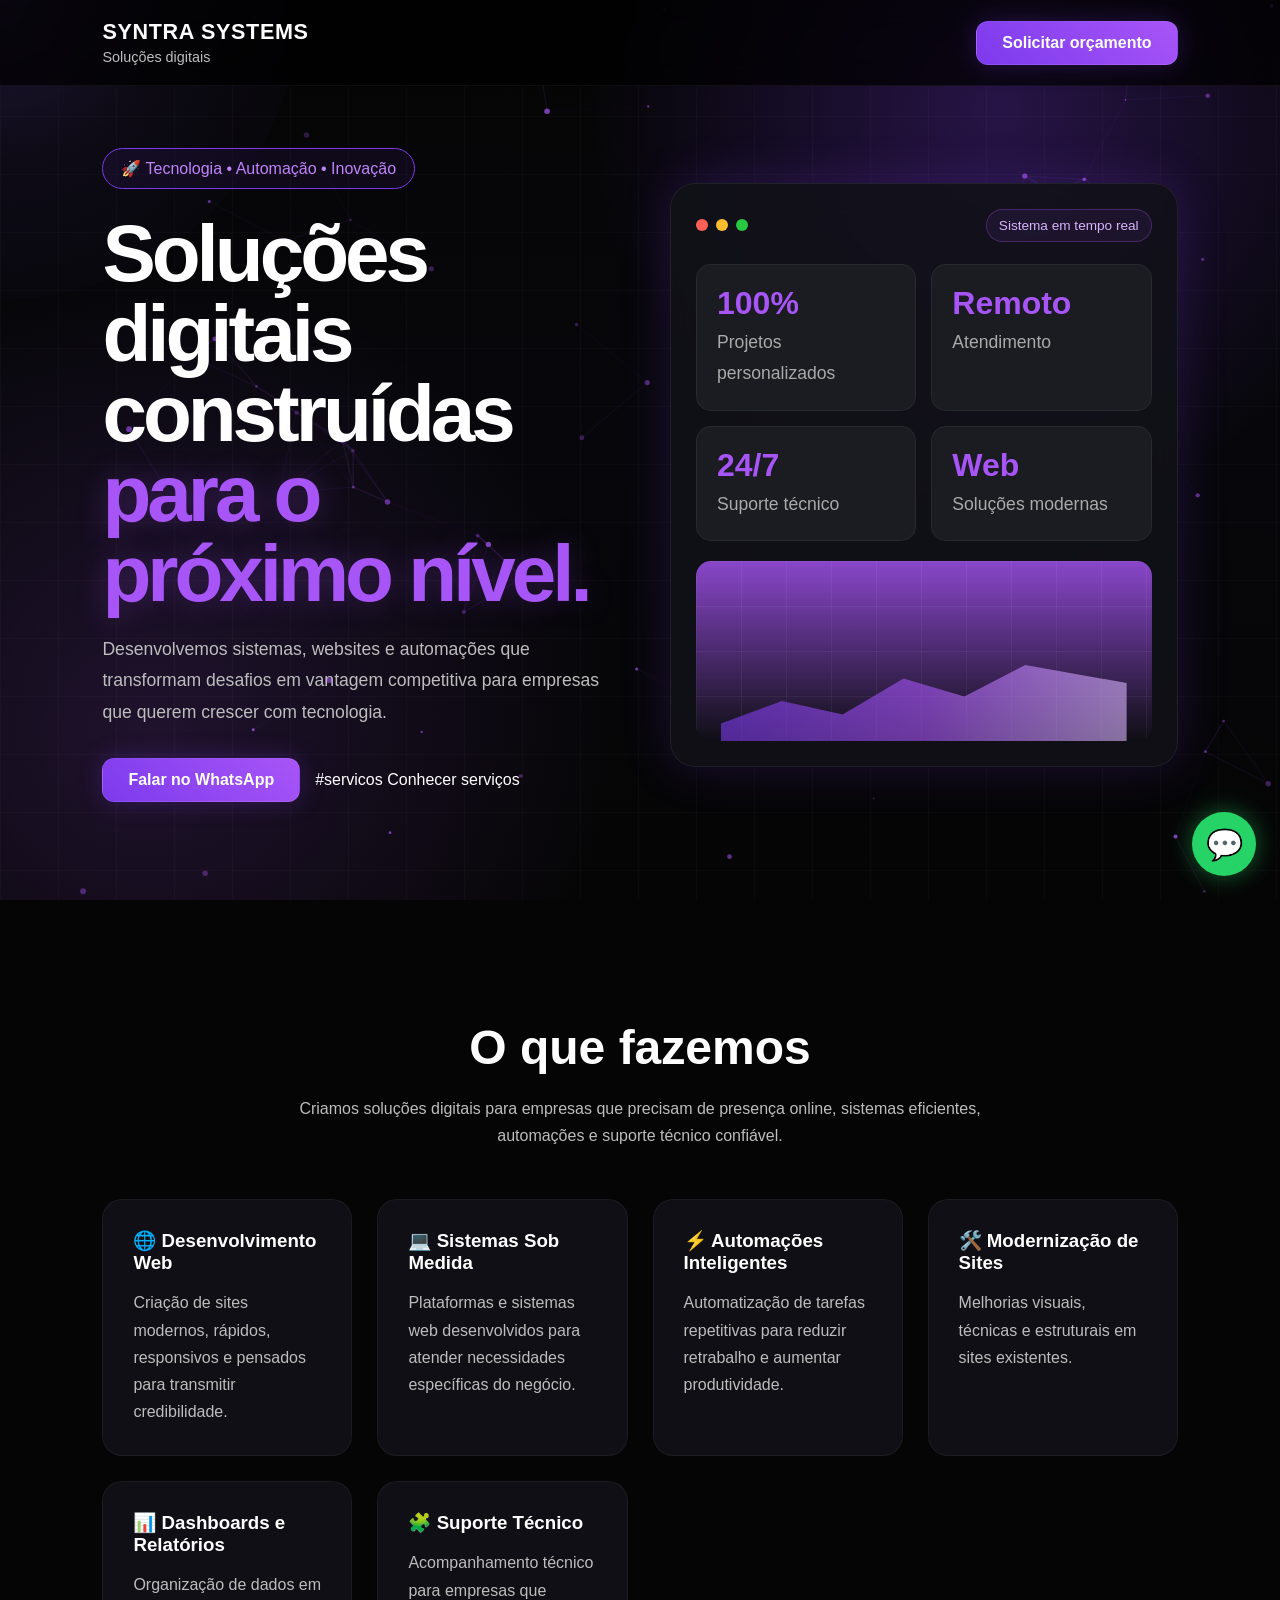
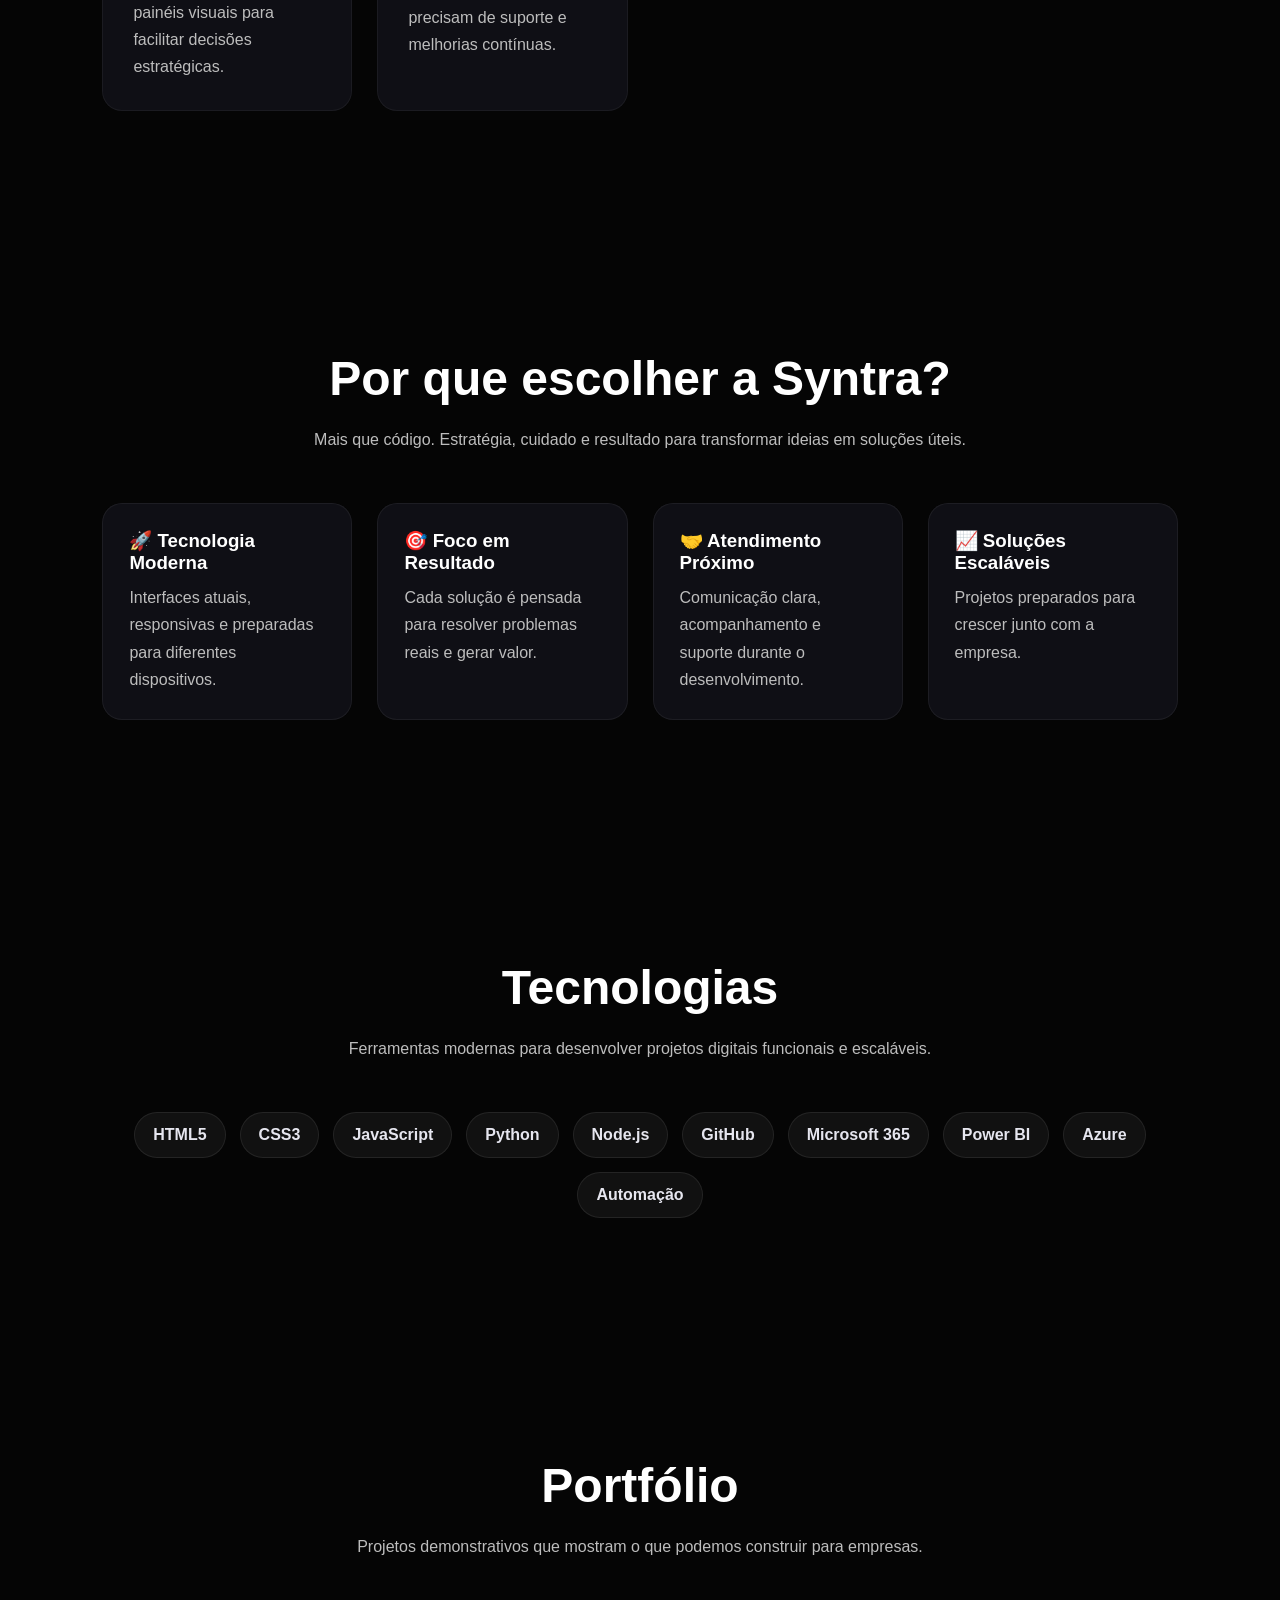
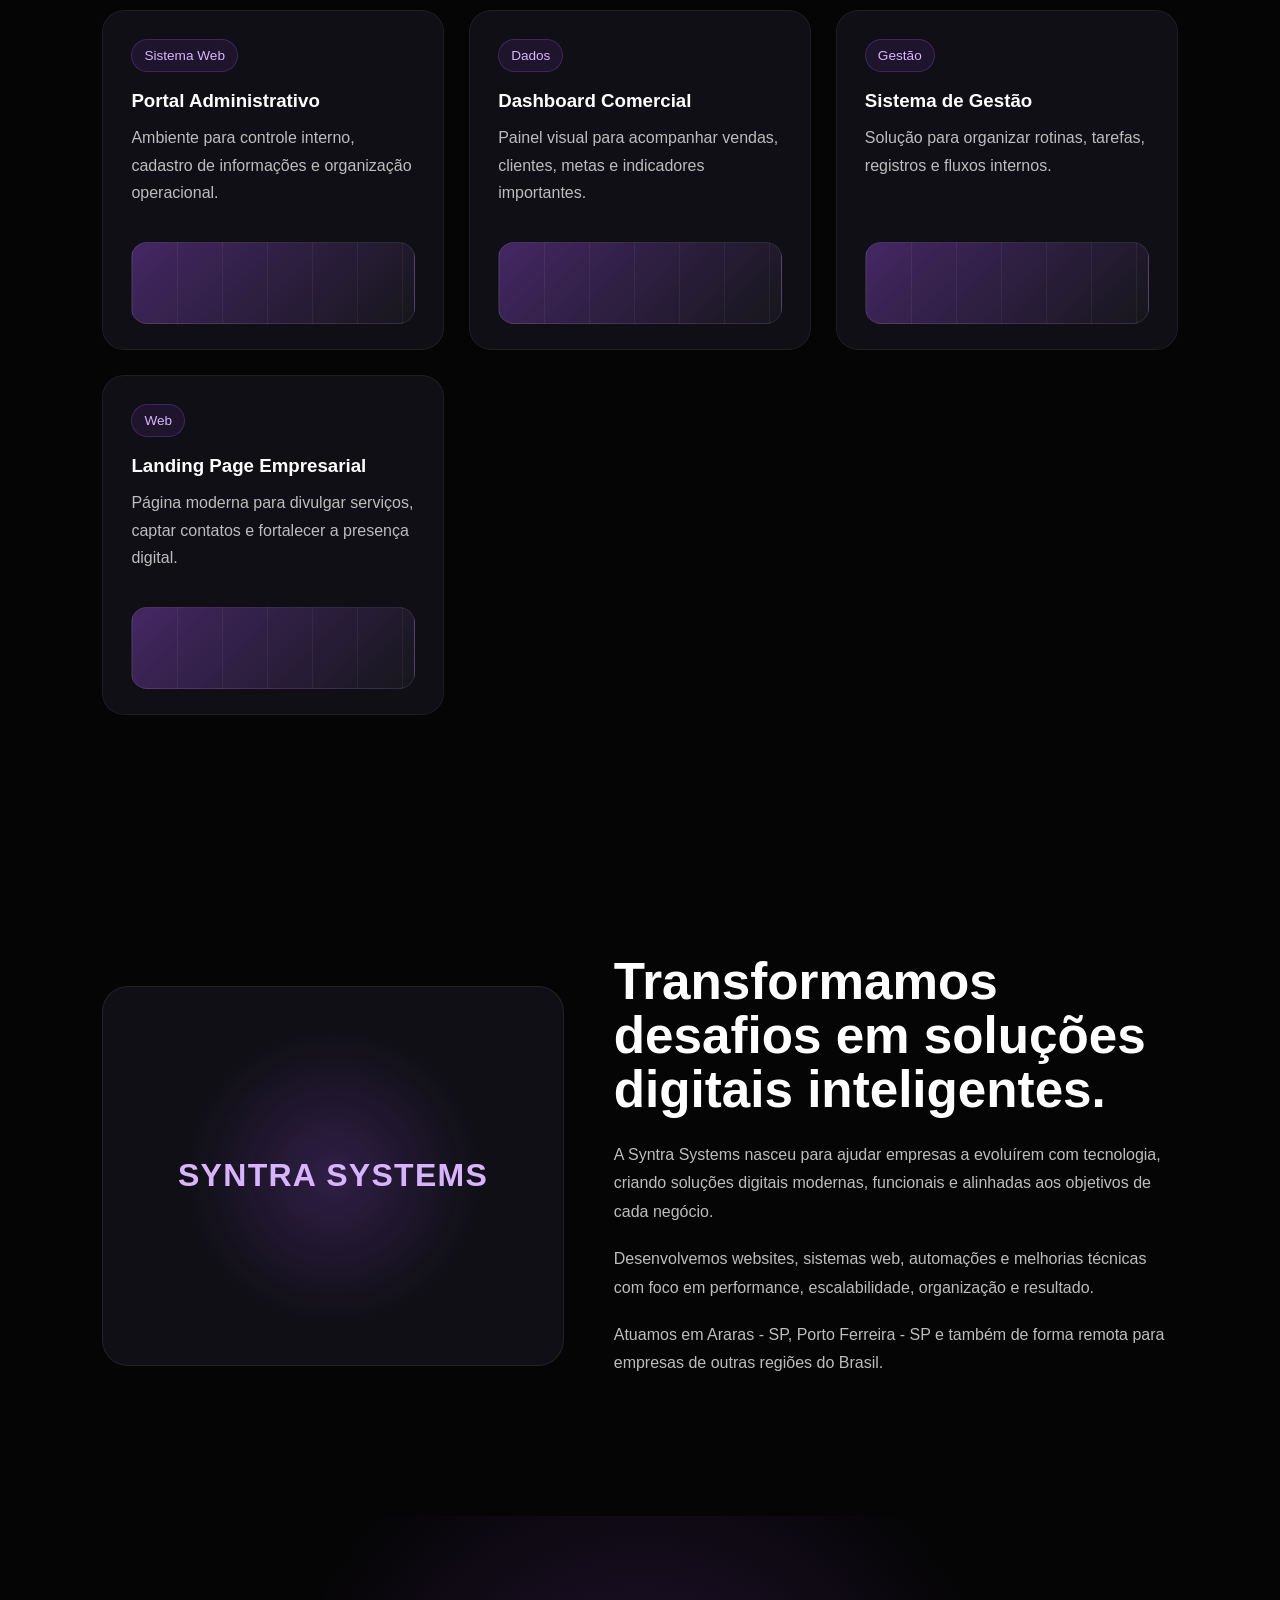
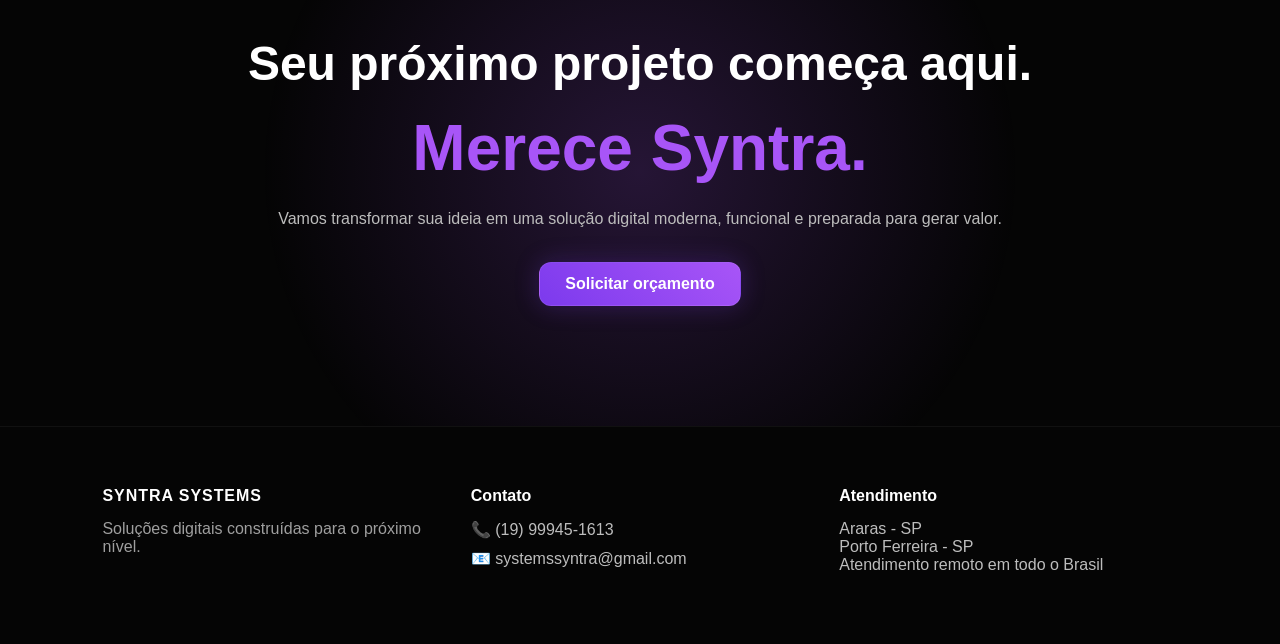
==== commit c53823a7: "Enhance contact section with new links and attributes Updated contact links with additional attribut" ====
--- a/index.html
+++ b/index.html
@@ -922,9 +922,19 @@
 
 <div>
 <h4>Contato</h4>
-<a href="https://wa.me/5519999451613" target="_blank">📞 (19) 99945-1613</a>
-<a href="mailto:systemssyntra@gmail.com">📧 systemssyntra@gmail.com</a>
-<a href="https://instagram.com/syntrasystemssasystemss</a>
+
+<a href="https://wa.me/5519999451613" target="_blank" rel="noopener">
+📞 (19) 99945-1613
+</a>
+
+<a href="mailto:systemssyntra@gmail.com">
+📧 systemssyntra@gmail.com
+</a>
+
+<a href/instagram.com/syntrasystemss
+📸 Instagram: @syntrasystemss
+</a>
+
 </div>
 
 <div>
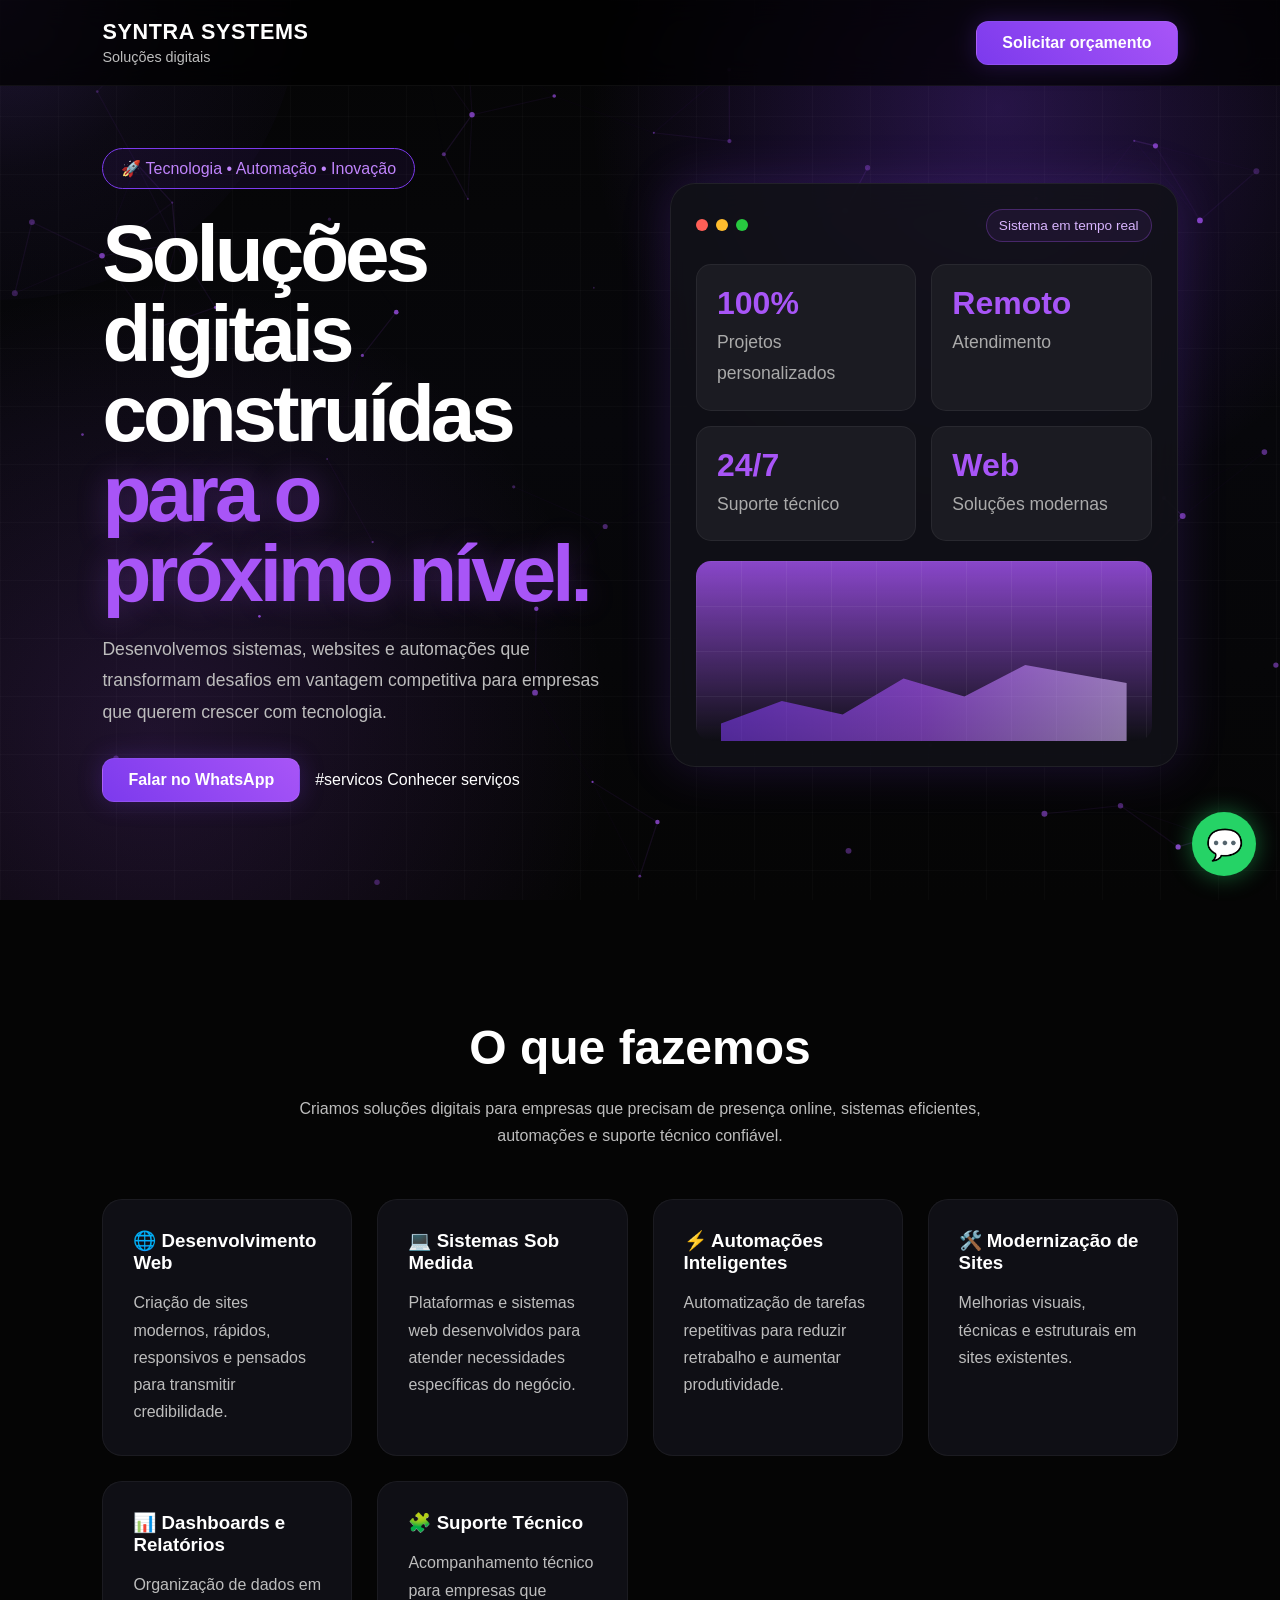
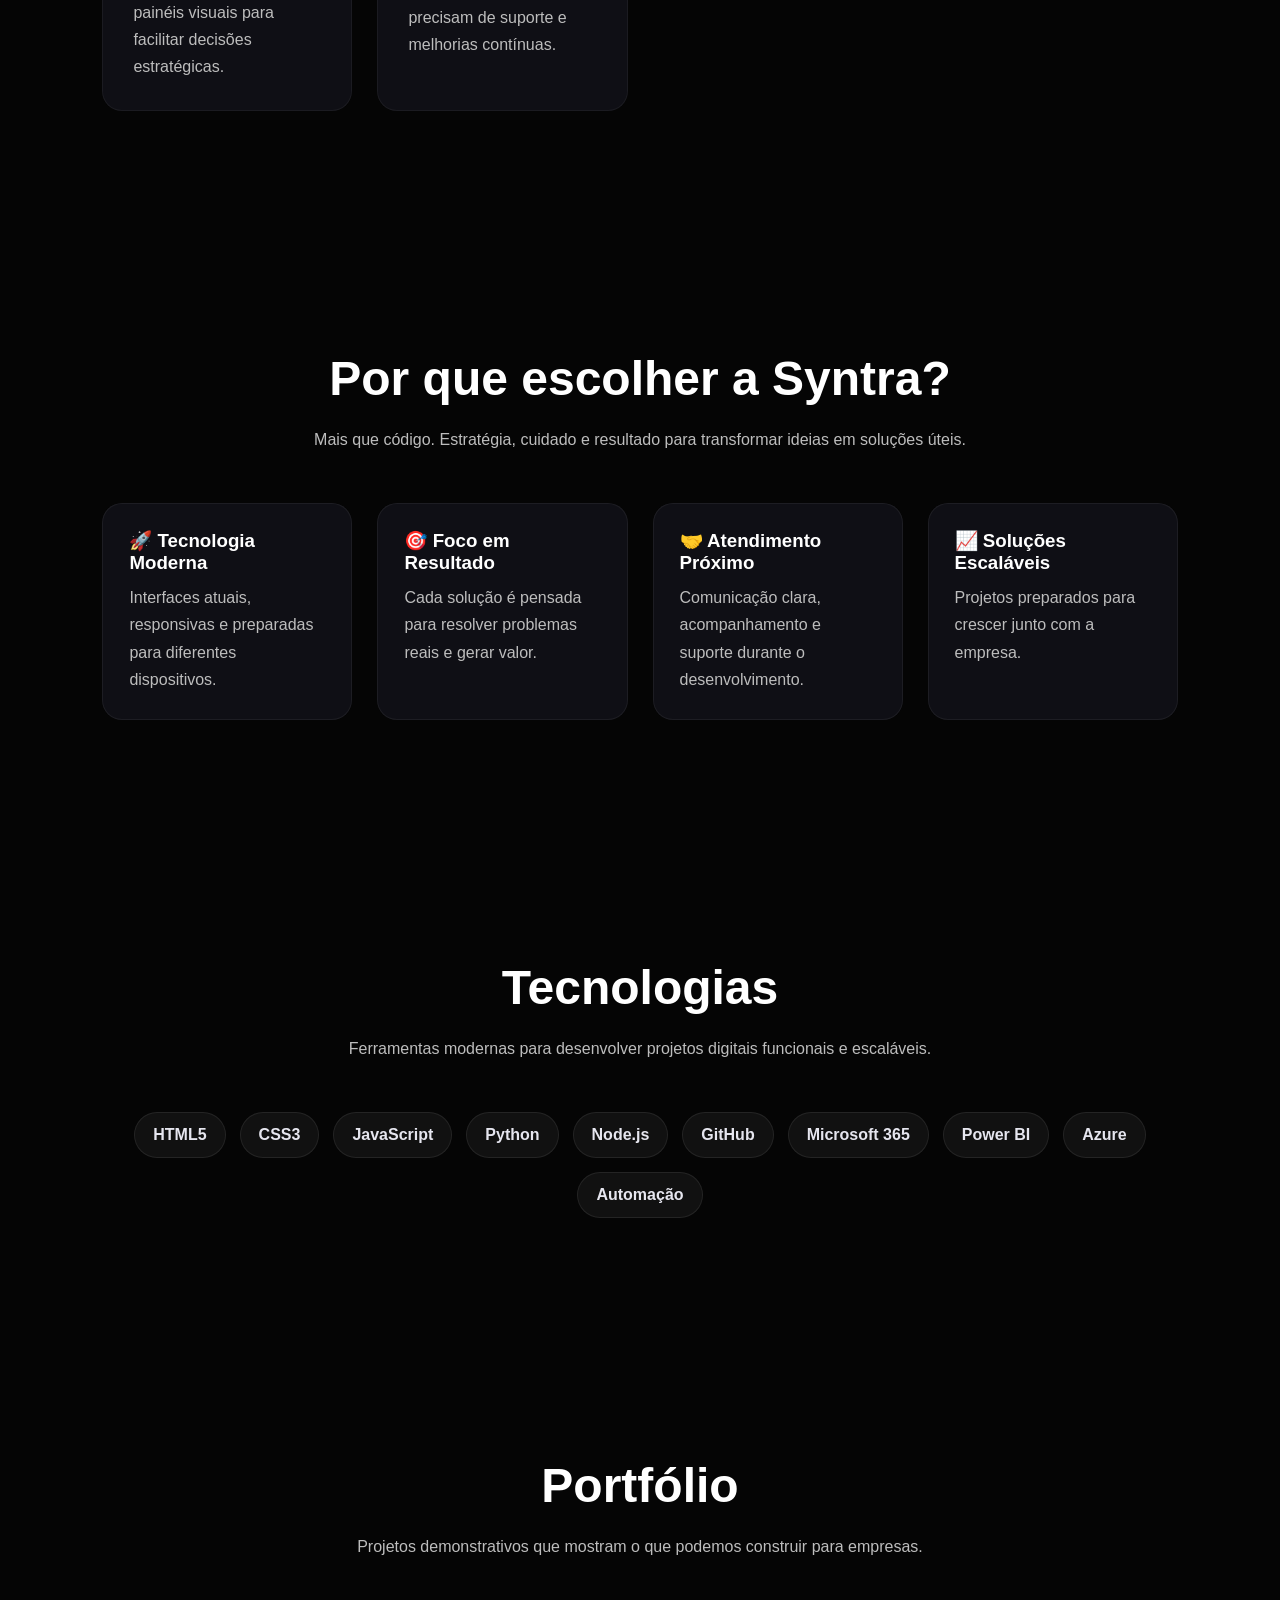
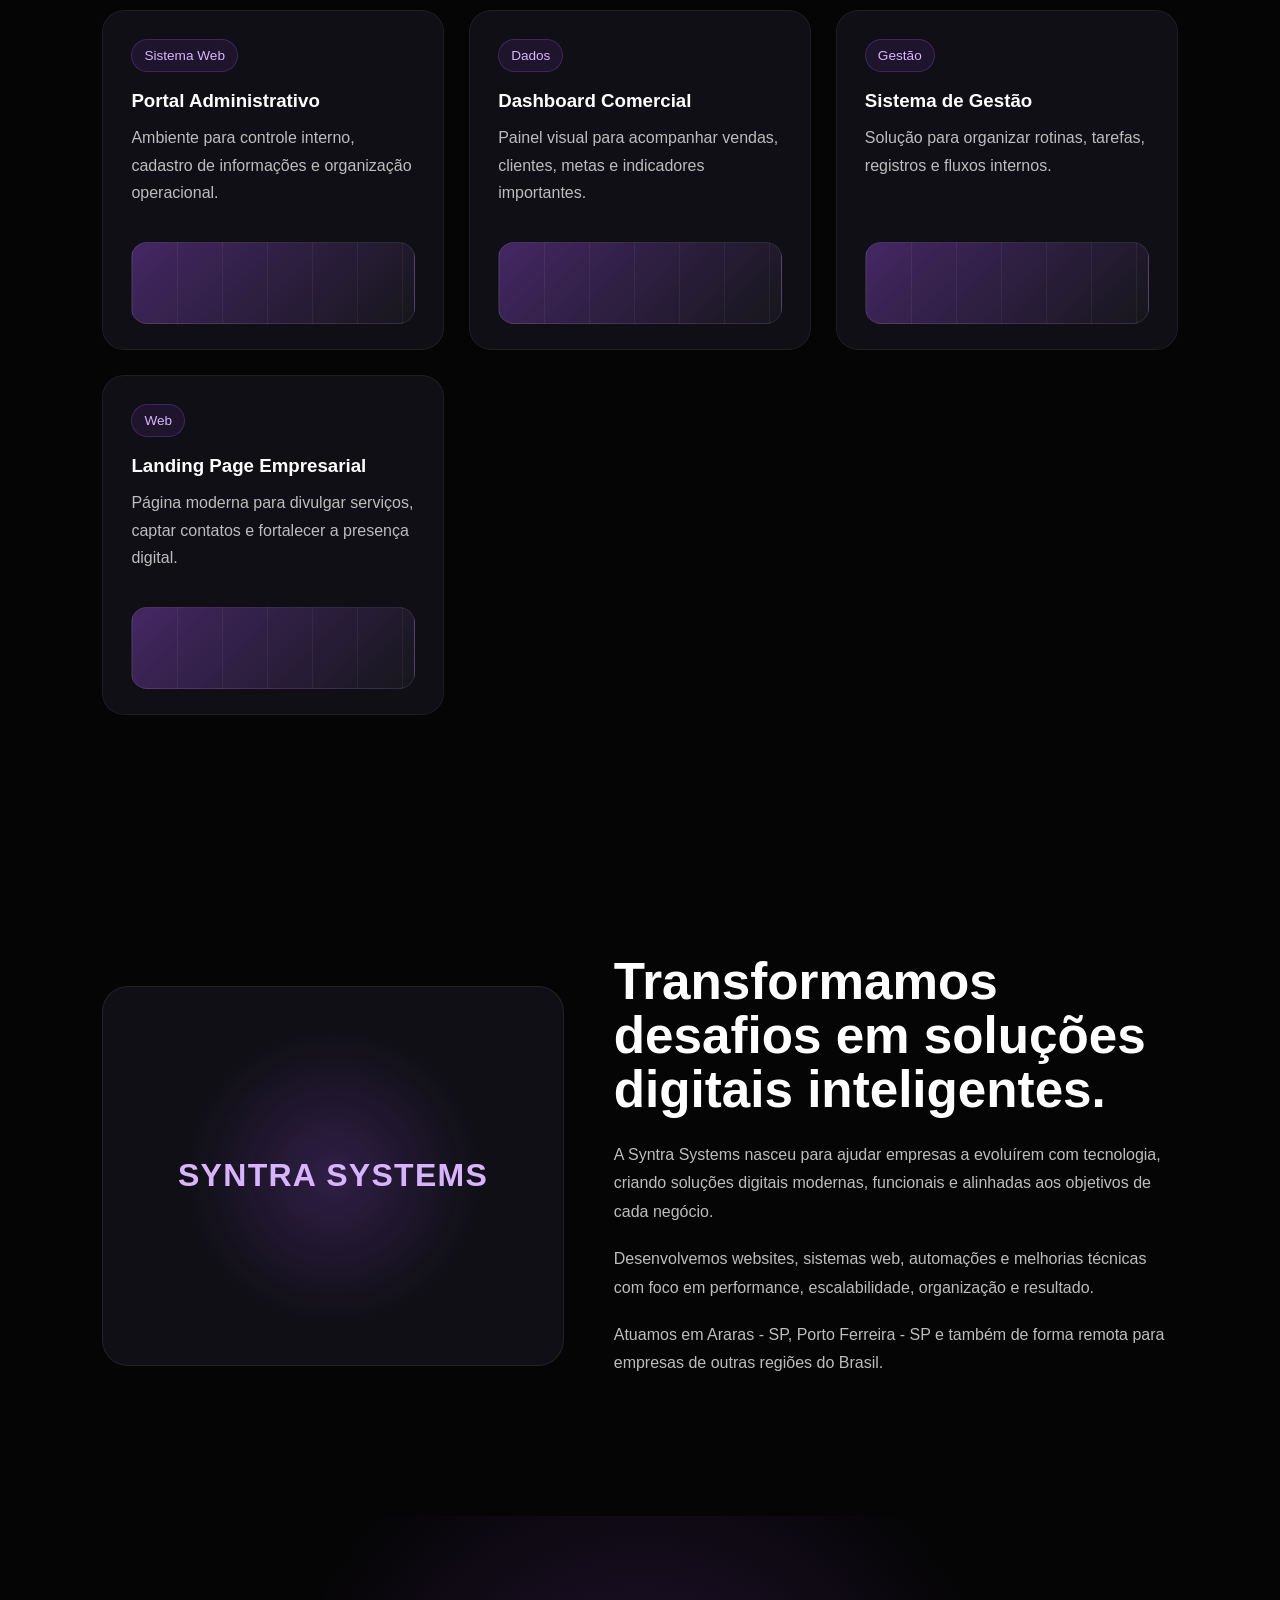
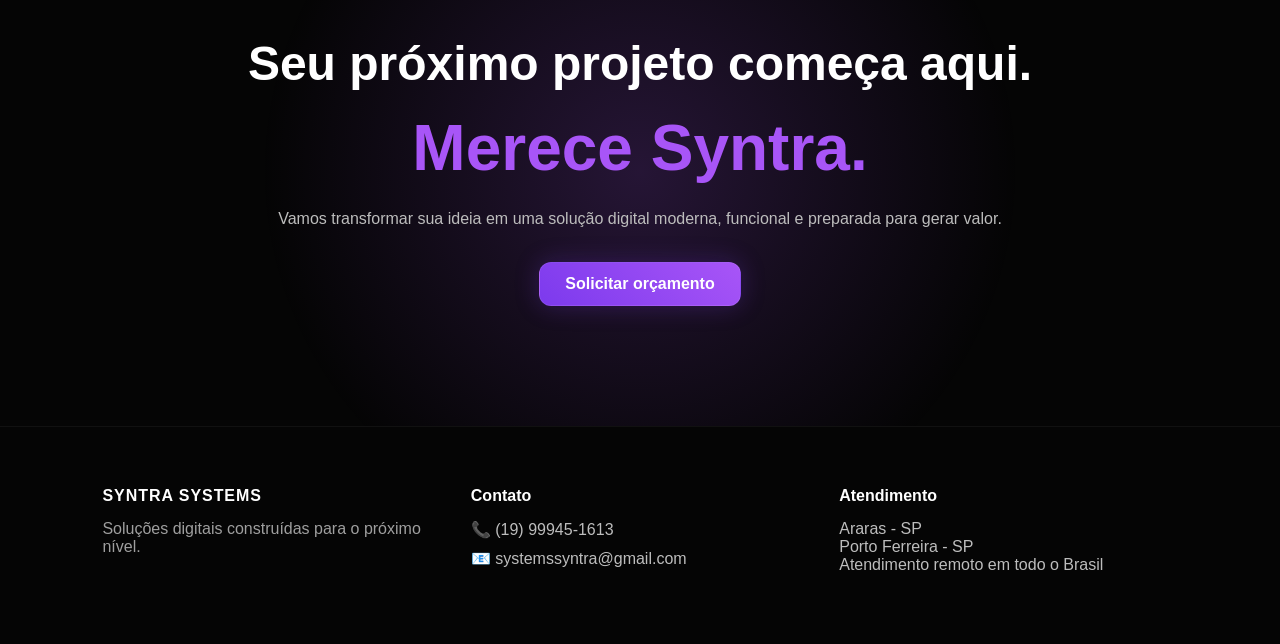
==== commit 0f9a5996: "Fix Instagram link in index.html" ====
--- a/index.html
+++ b/index.html
@@ -931,7 +931,7 @@
 📧 systemssyntra@gmail.com
 </a>
 
-<a href/instagram.com/syntrasystemss
+<a href="instagram.com/syntrasystemss"
 📸 Instagram: @syntrasystemss
 </a>
 
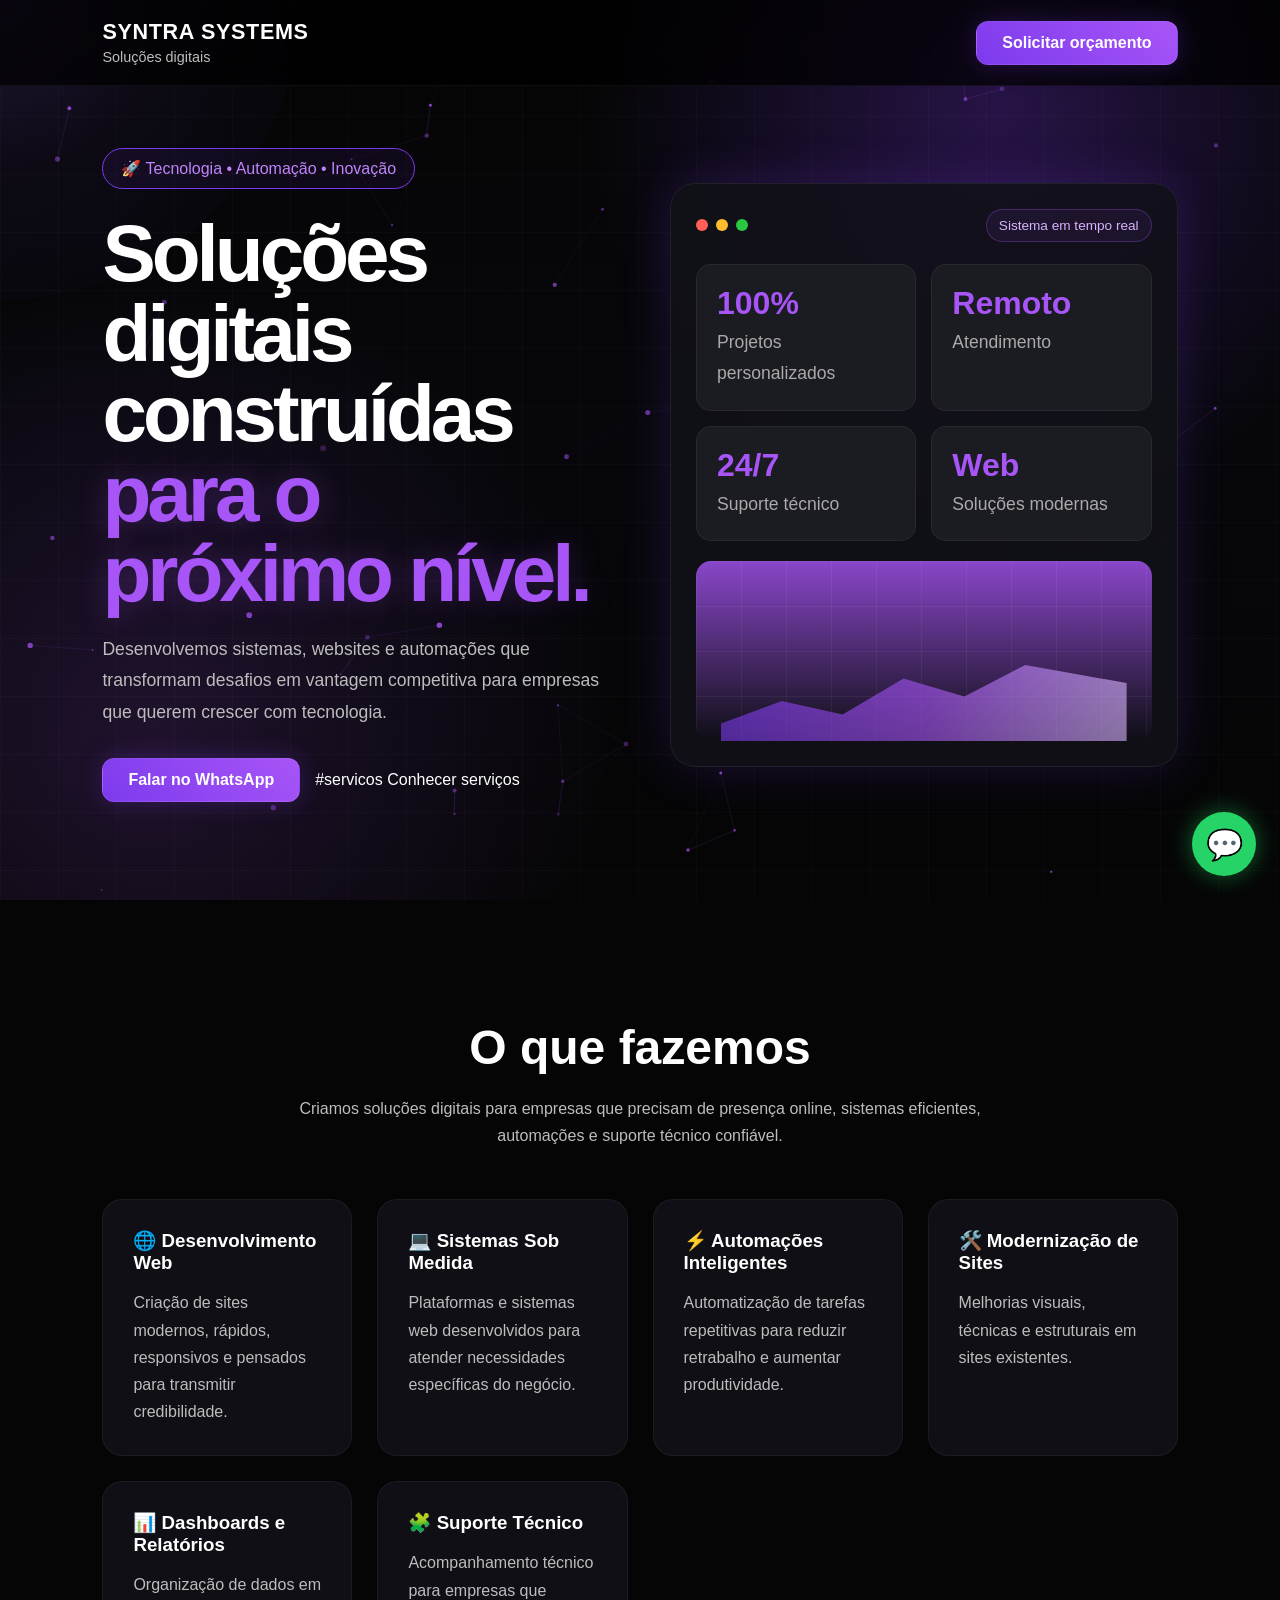
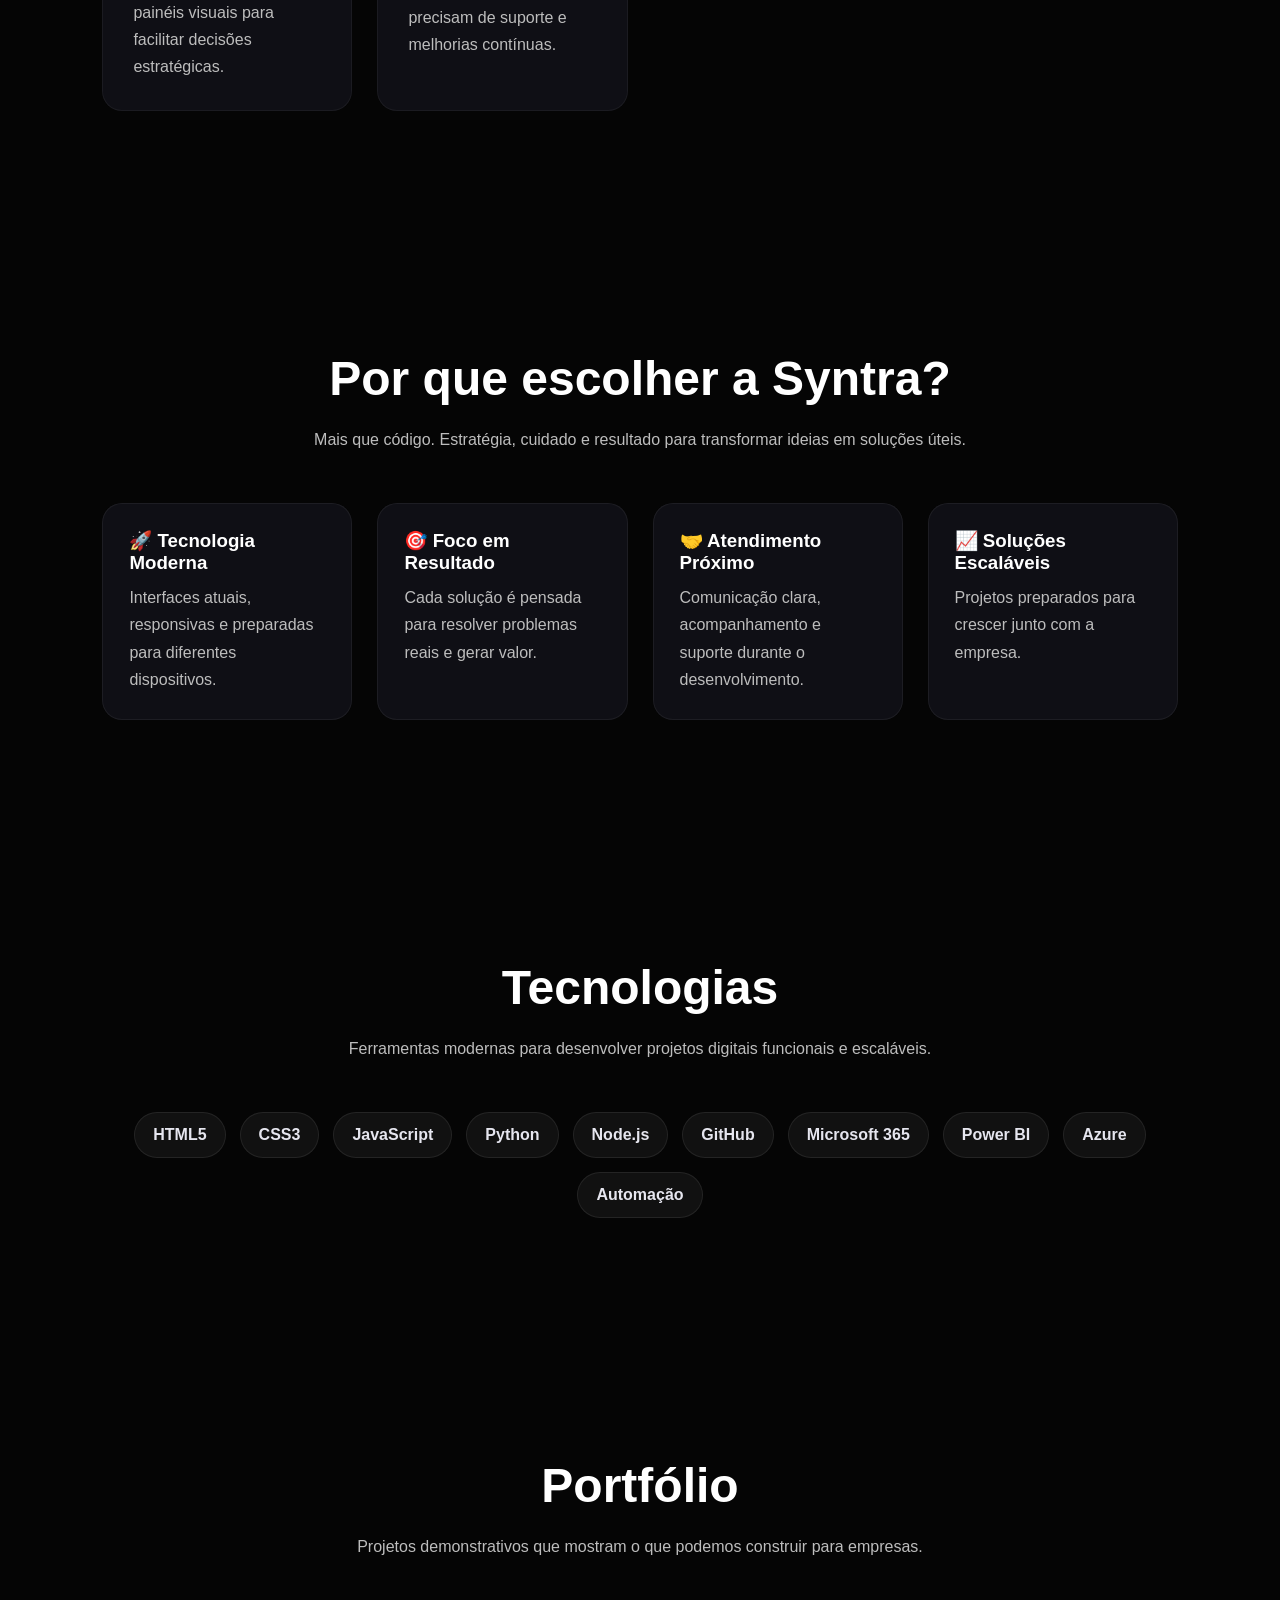
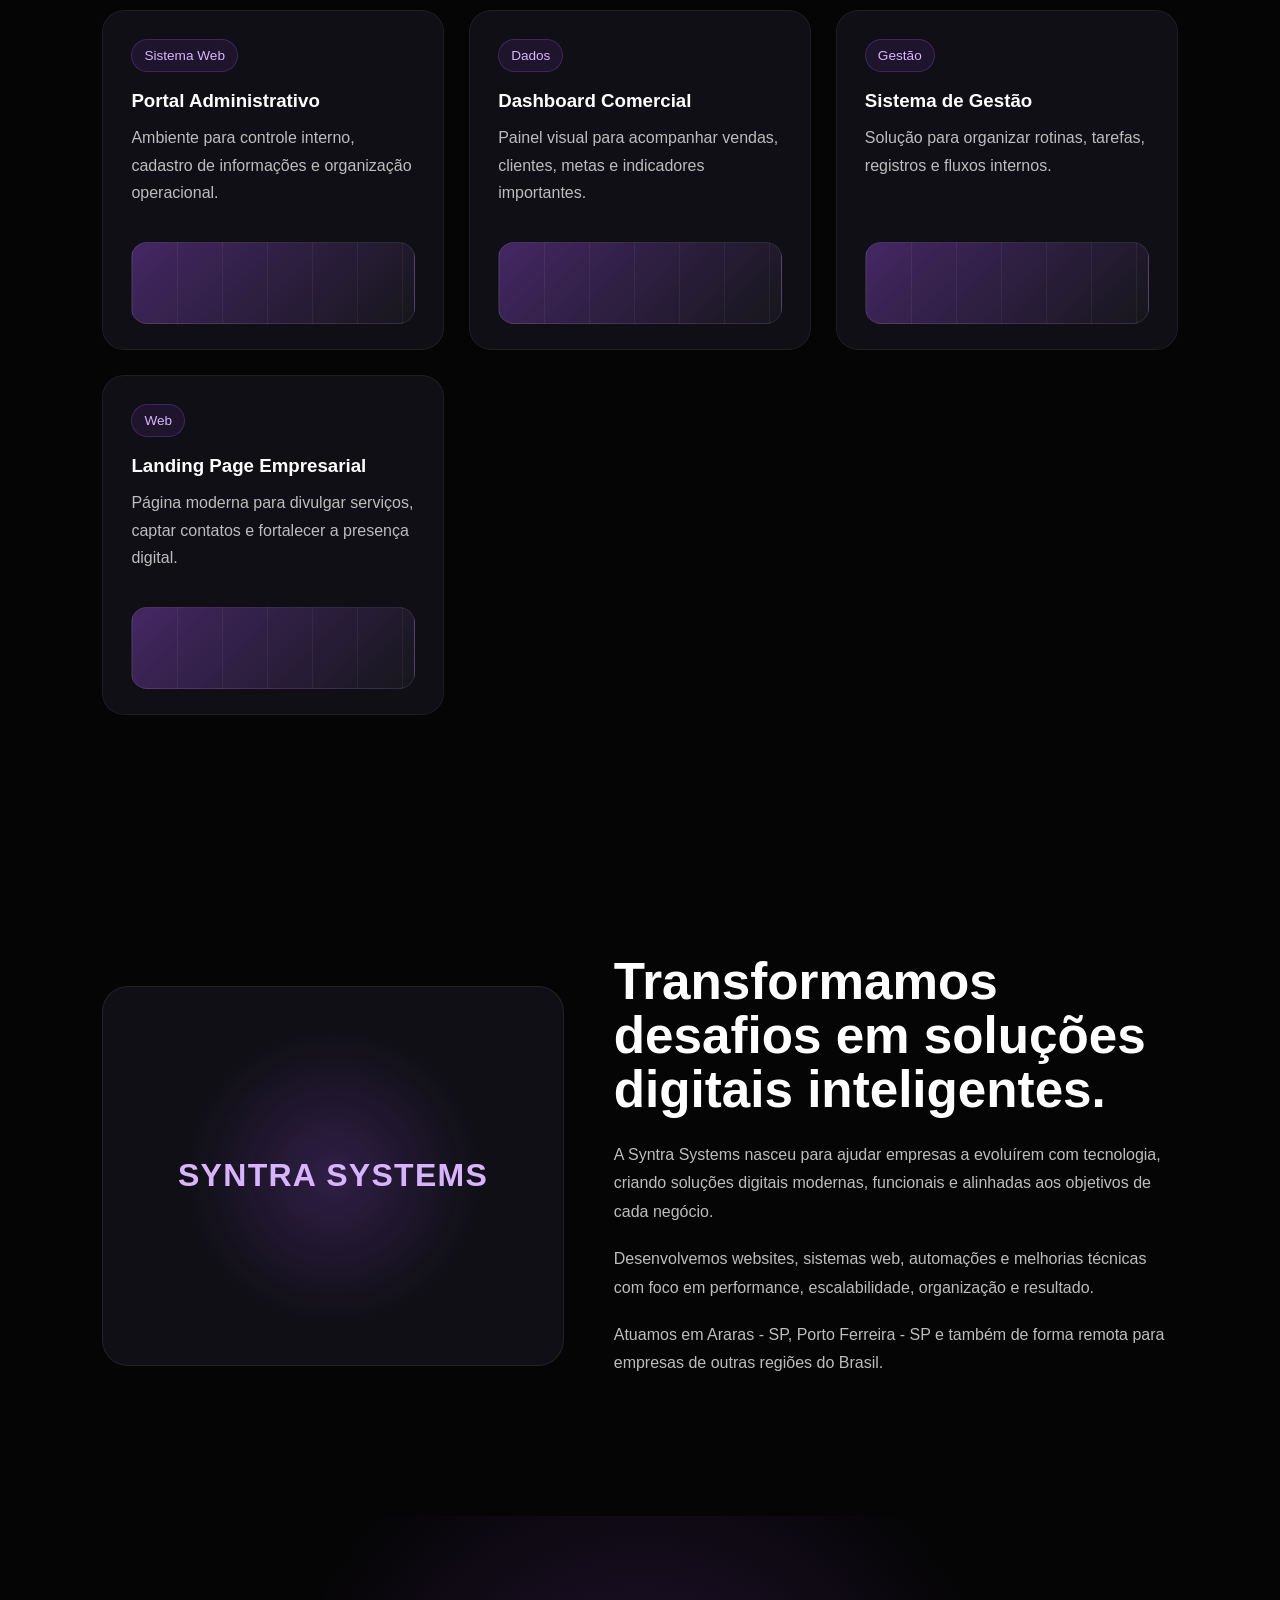
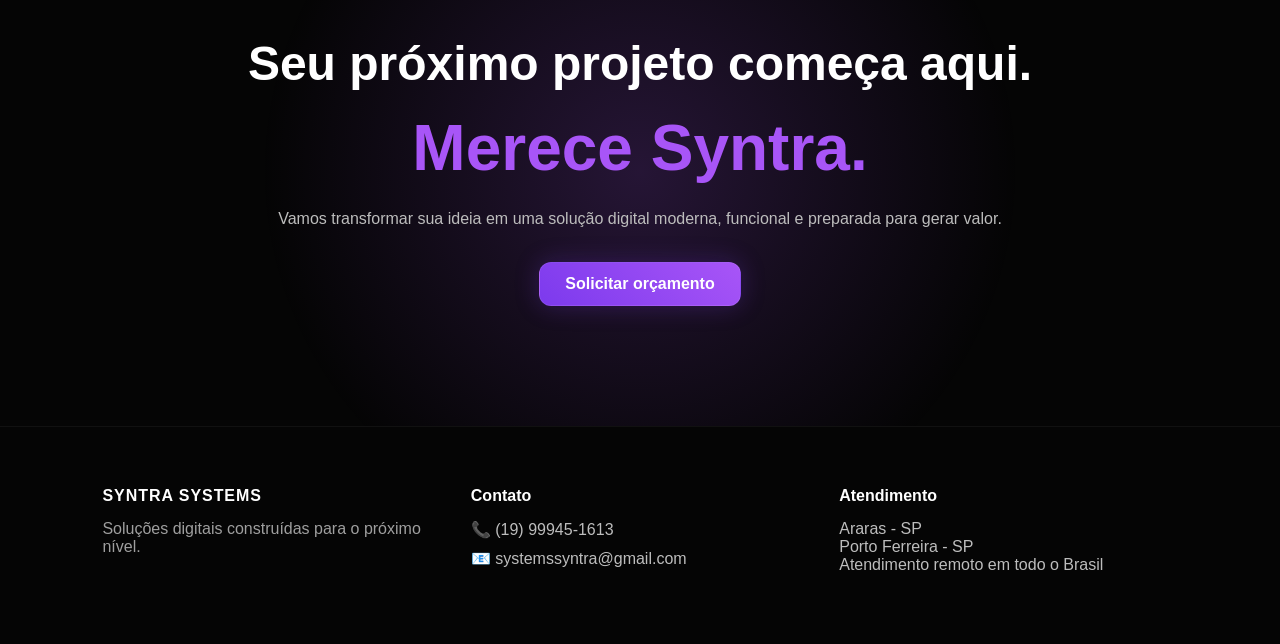
==== commit 08a5e238: "Fix Instagram link to include https" ====
--- a/index.html
+++ b/index.html
@@ -931,7 +931,7 @@
 📧 systemssyntra@gmail.com
 </a>
 
-<a href="instagram.com/syntrasystemss"
+<a href="https://instagram.com/syntrasystemss"
 📸 Instagram: @syntrasystemss
 </a>
 
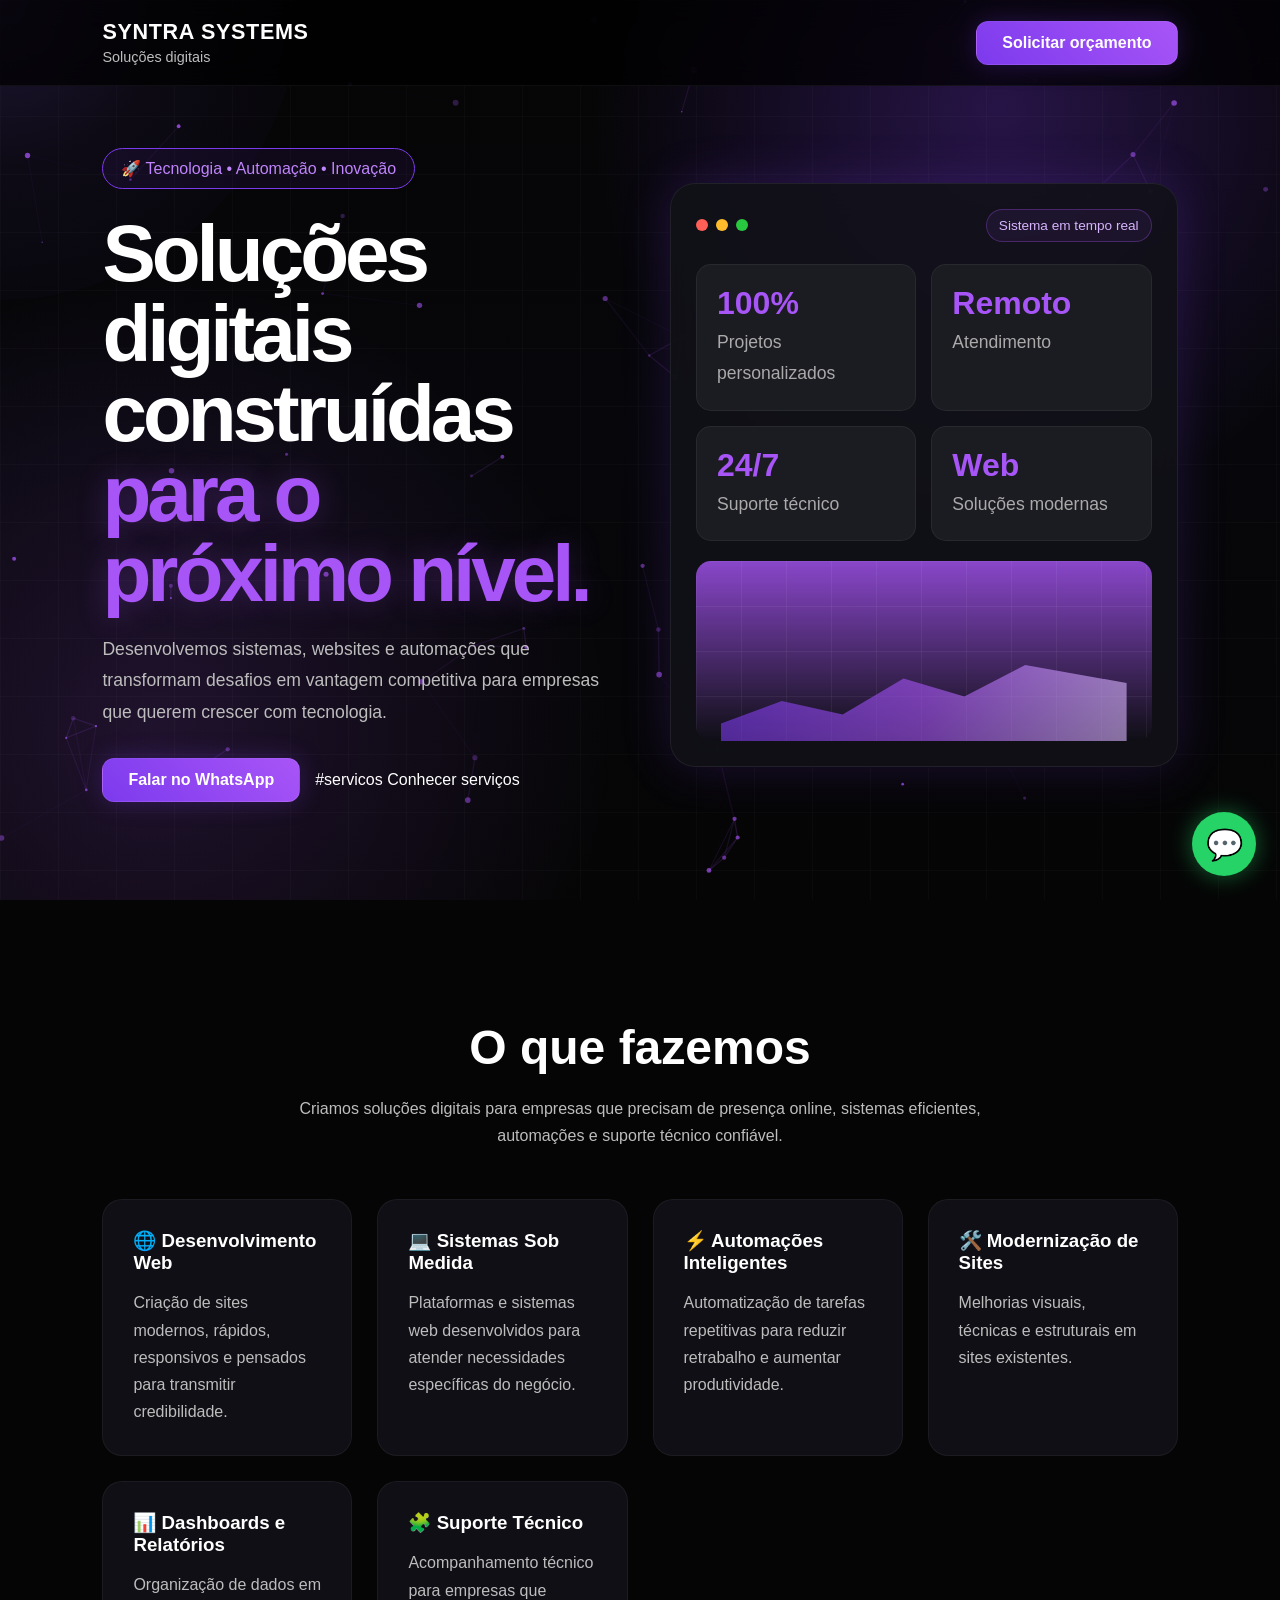
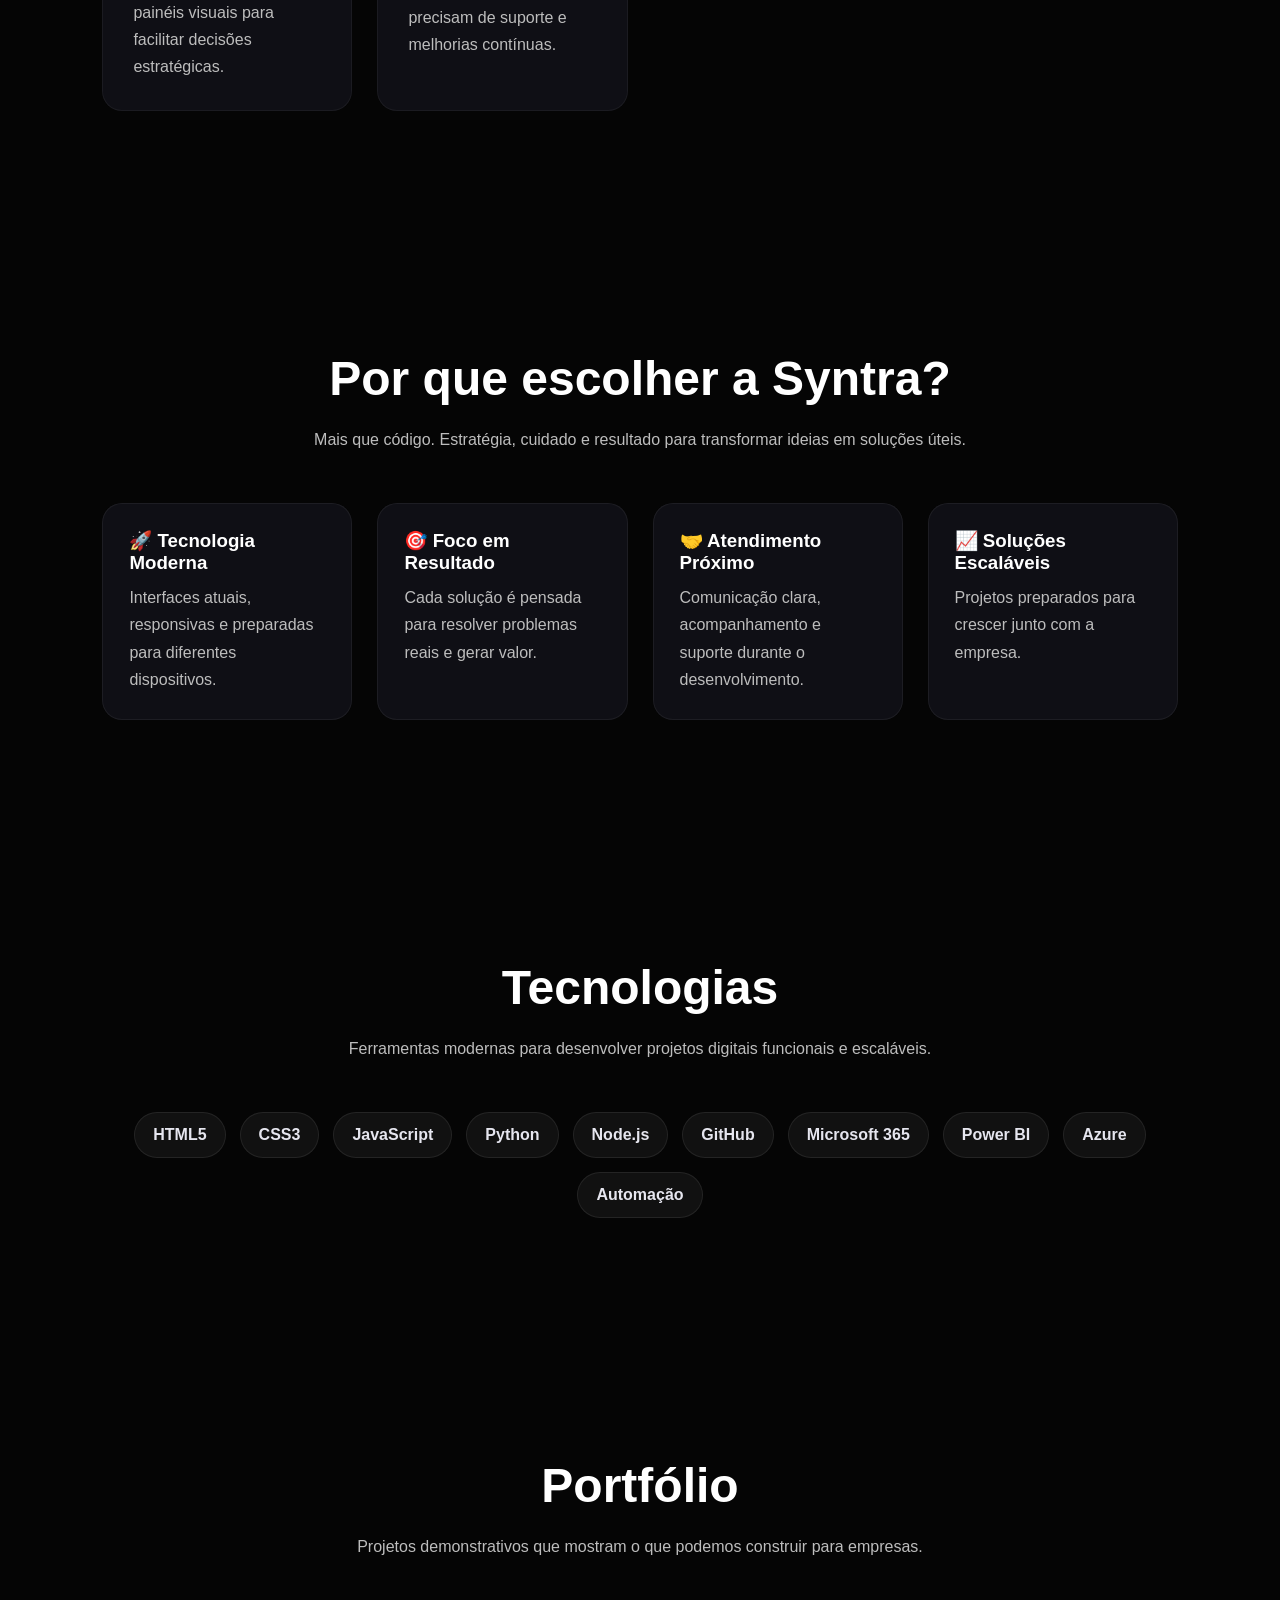
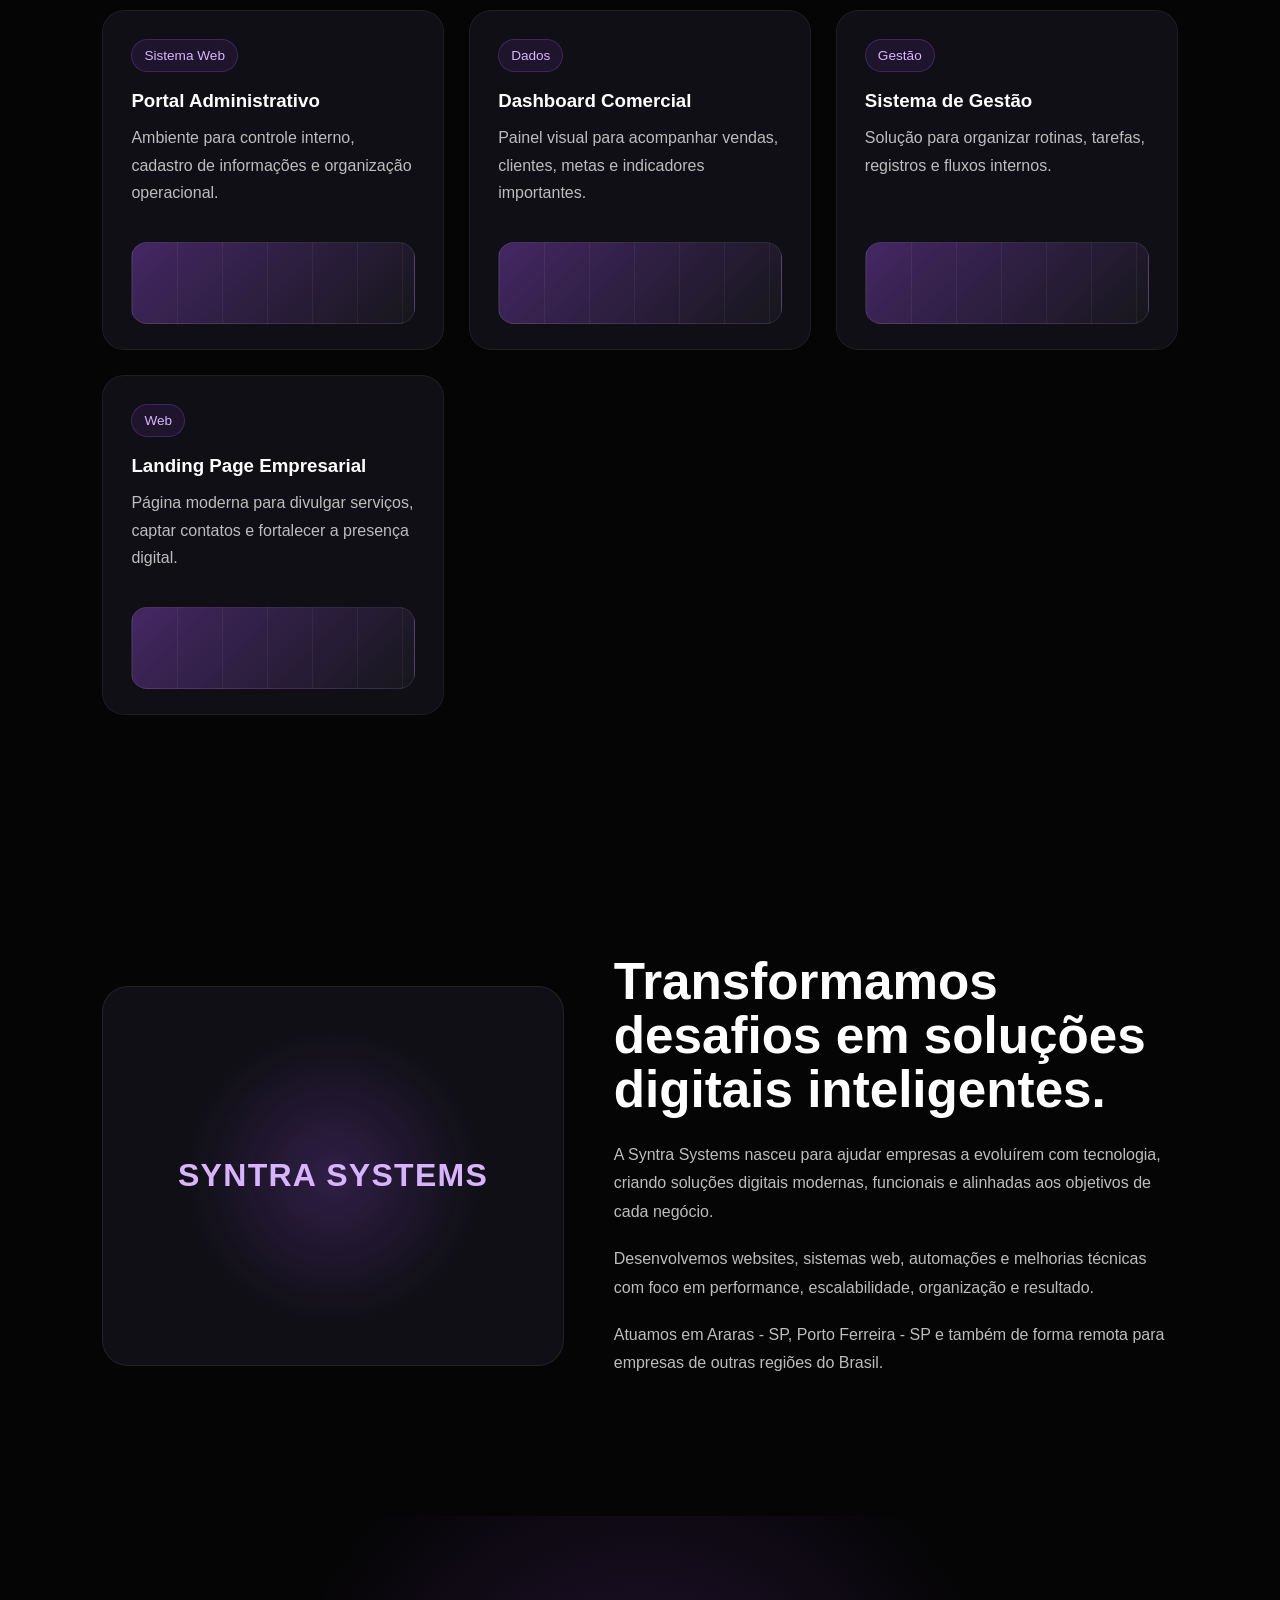
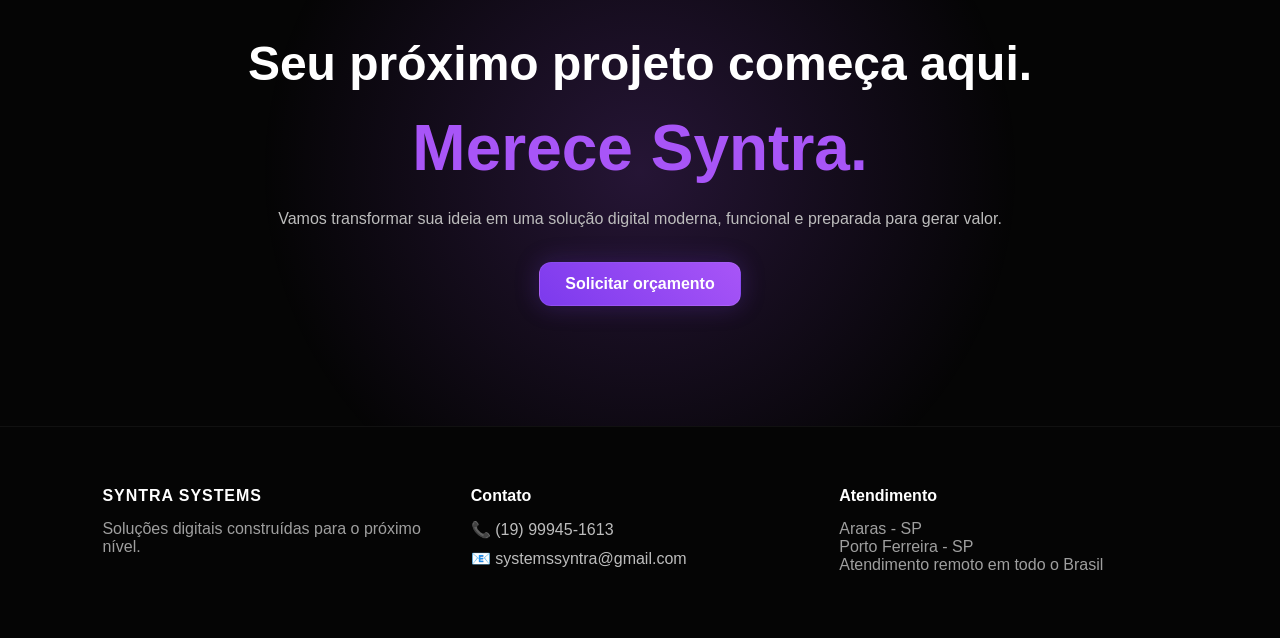
==== commit d116a1e7: "Fix Instagram link in index.html Corrected the Instagram link format in index.html." ====
--- a/index.html
+++ b/index.html
@@ -931,7 +931,7 @@
 📧 systemssyntra@gmail.com
 </a>
 
-<a href="https://instagram.com/syntrasystemss"
+<atps://instagram.com/syntrasystemss
 📸 Instagram: @syntrasystemss
 </a>
 
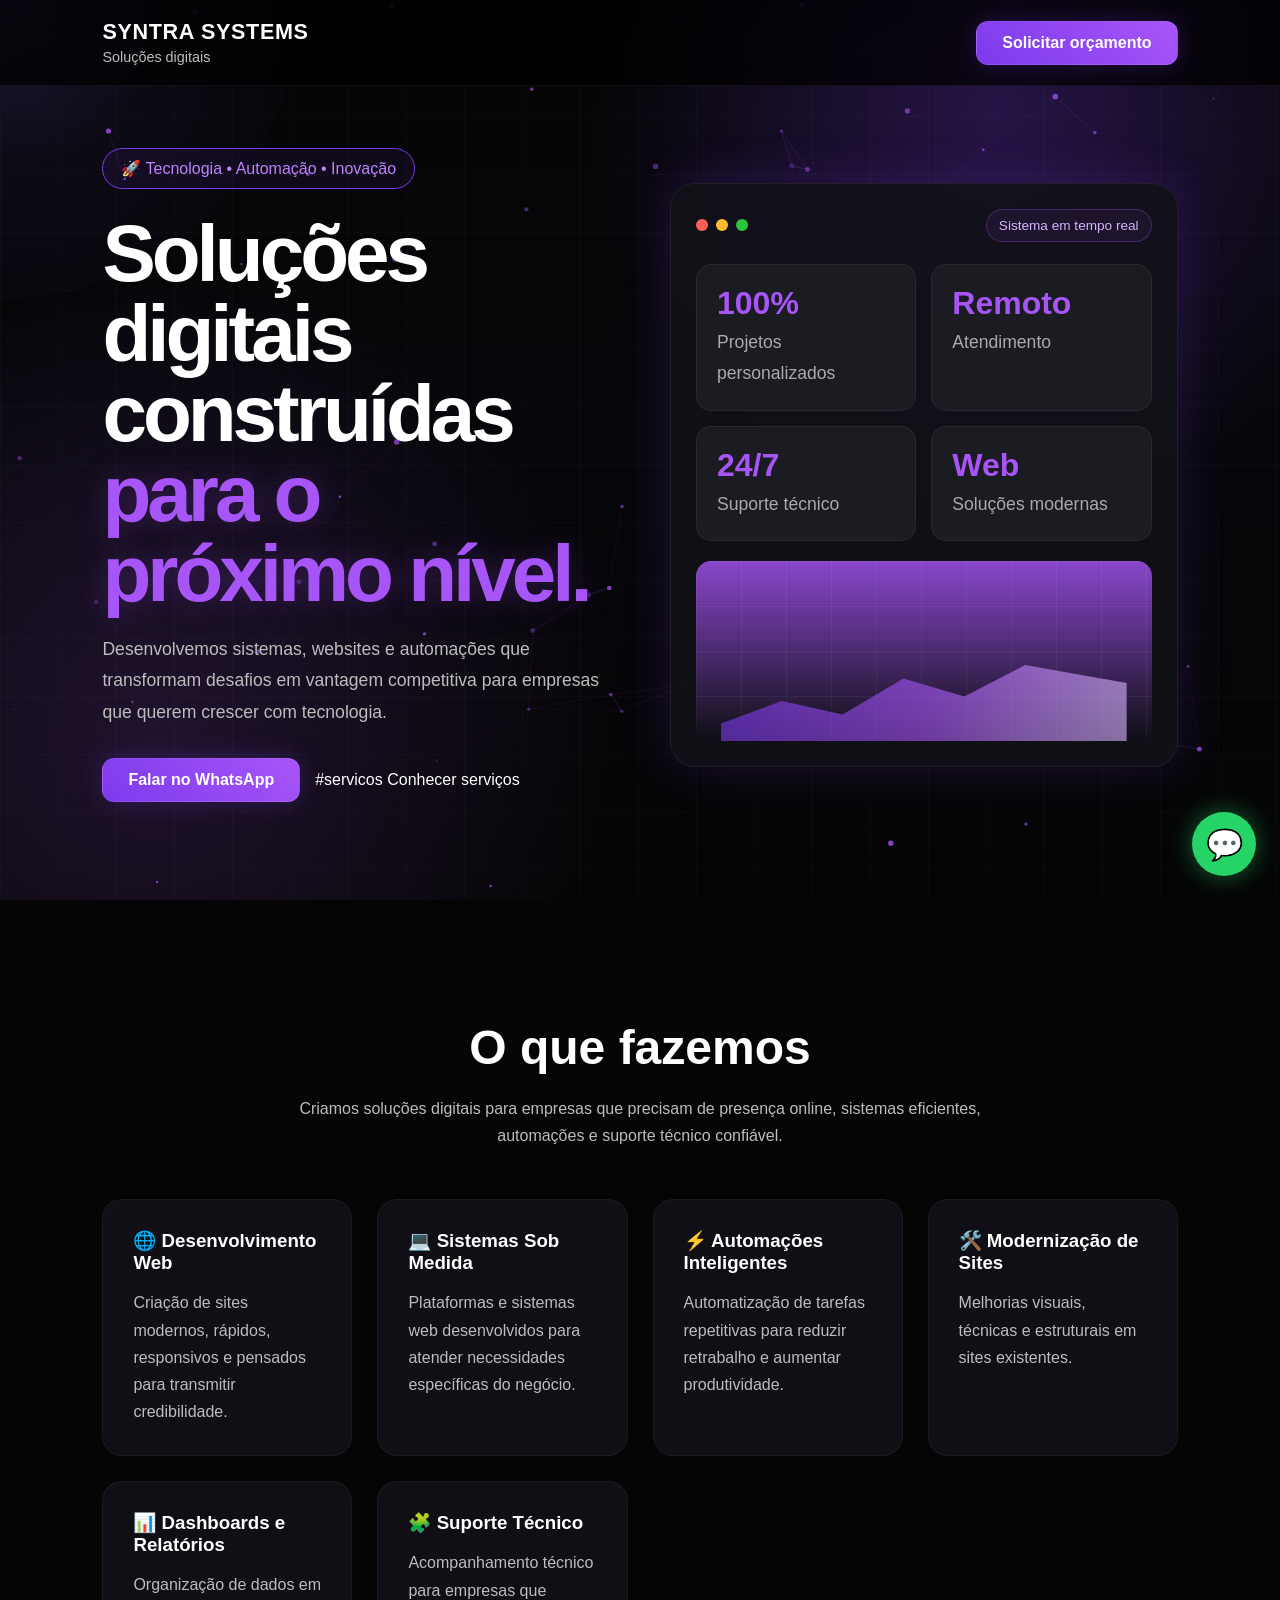
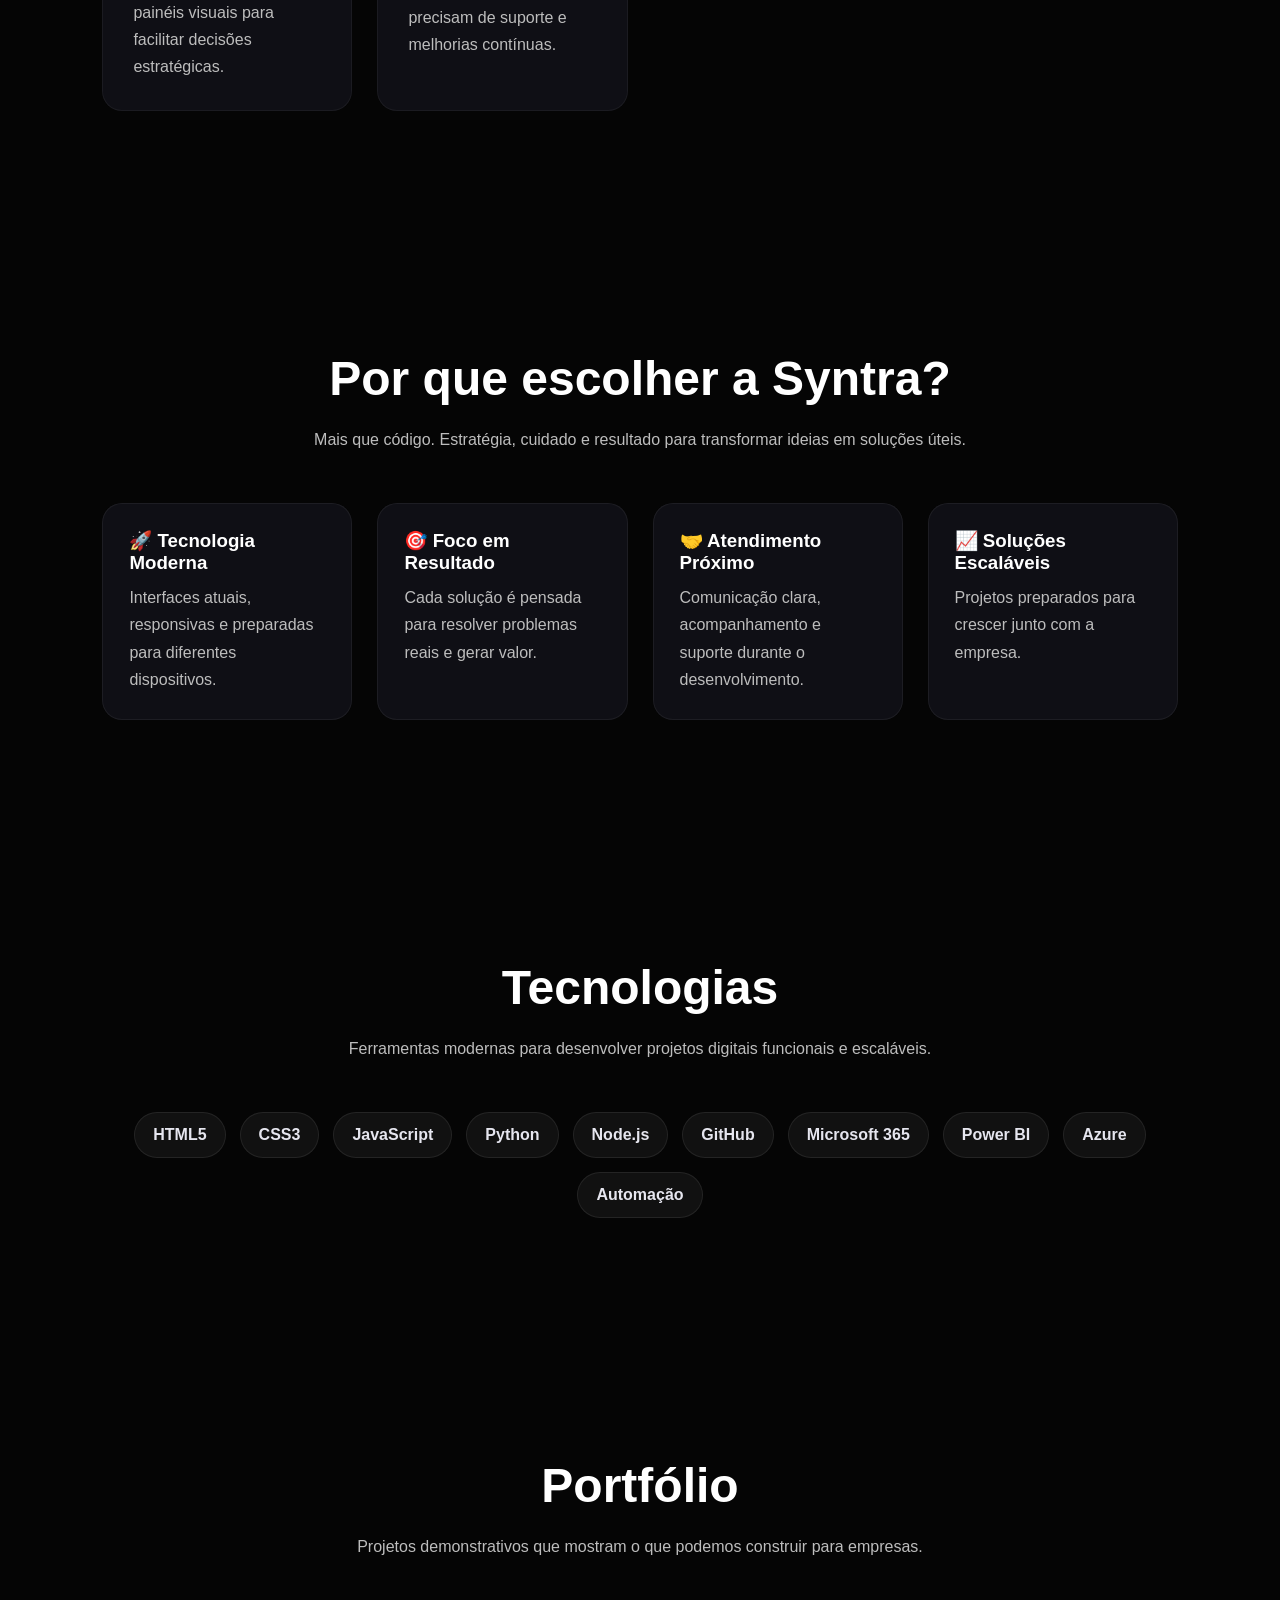
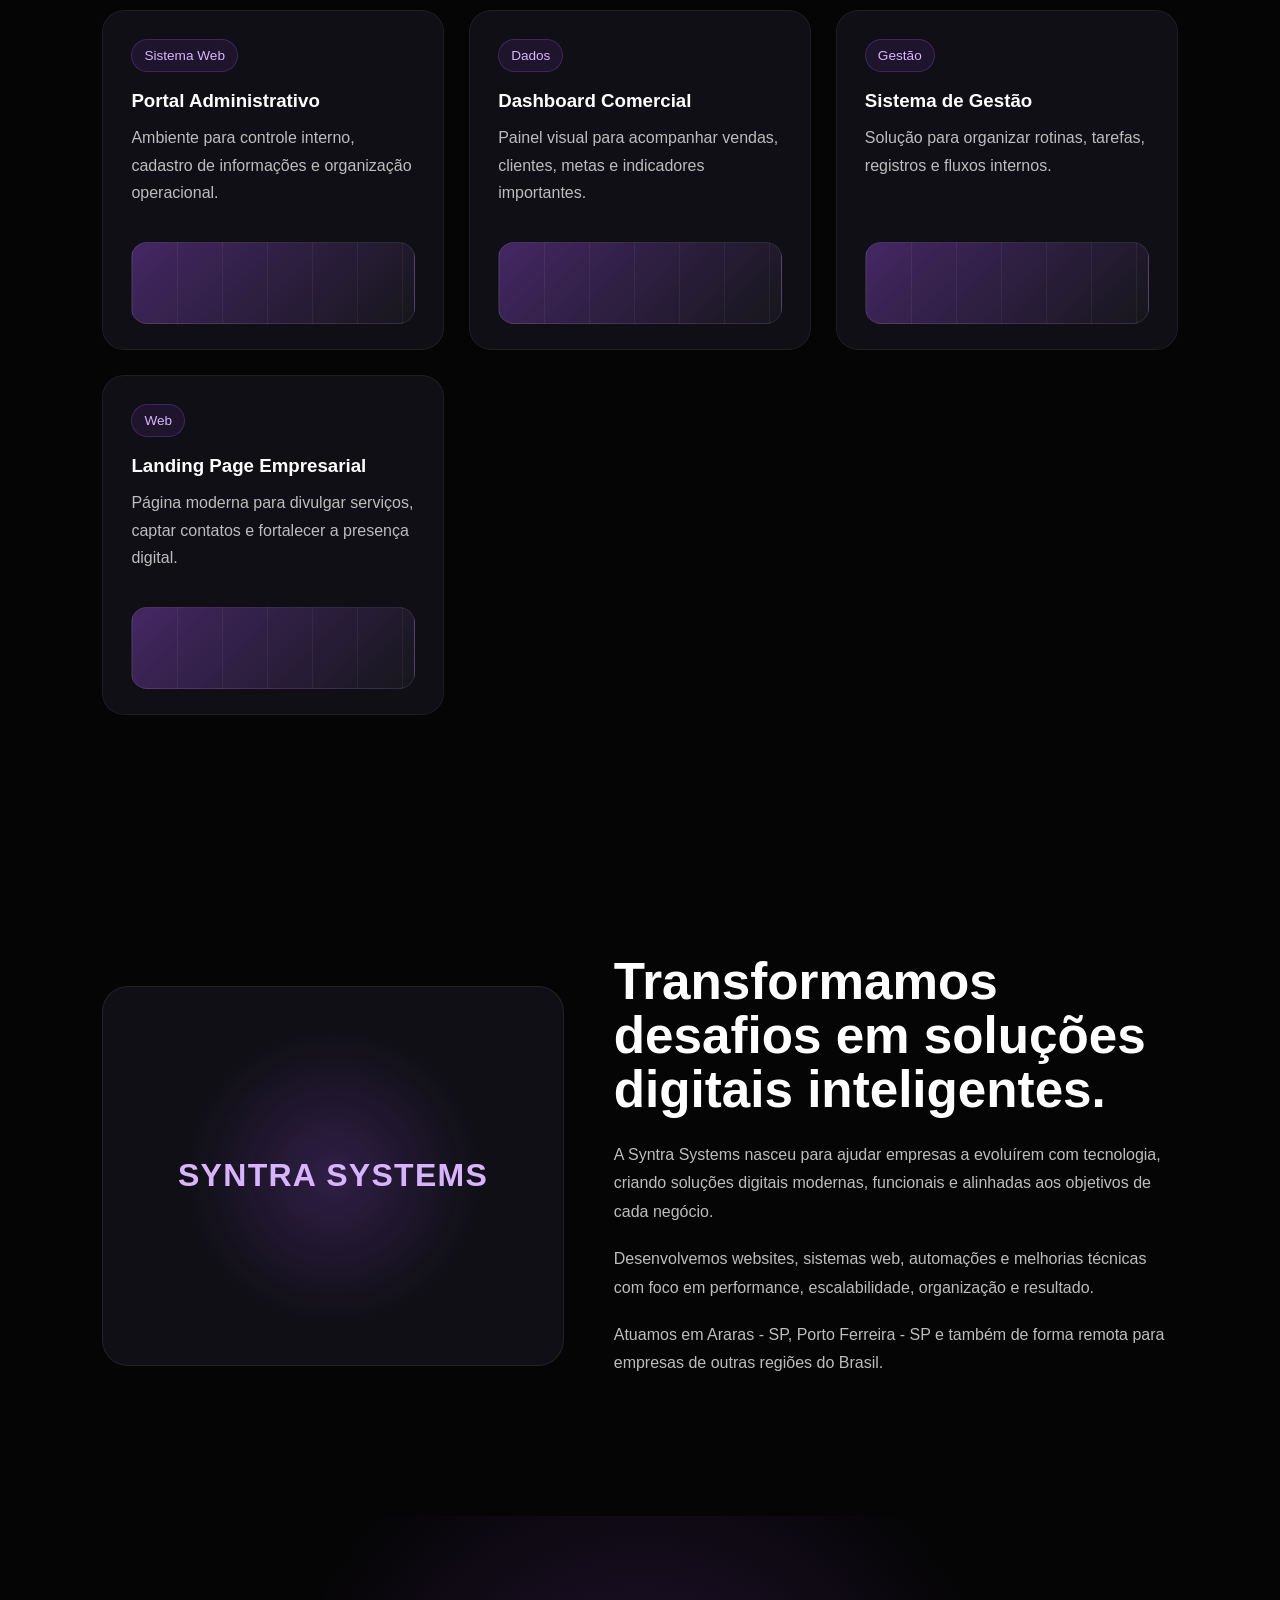
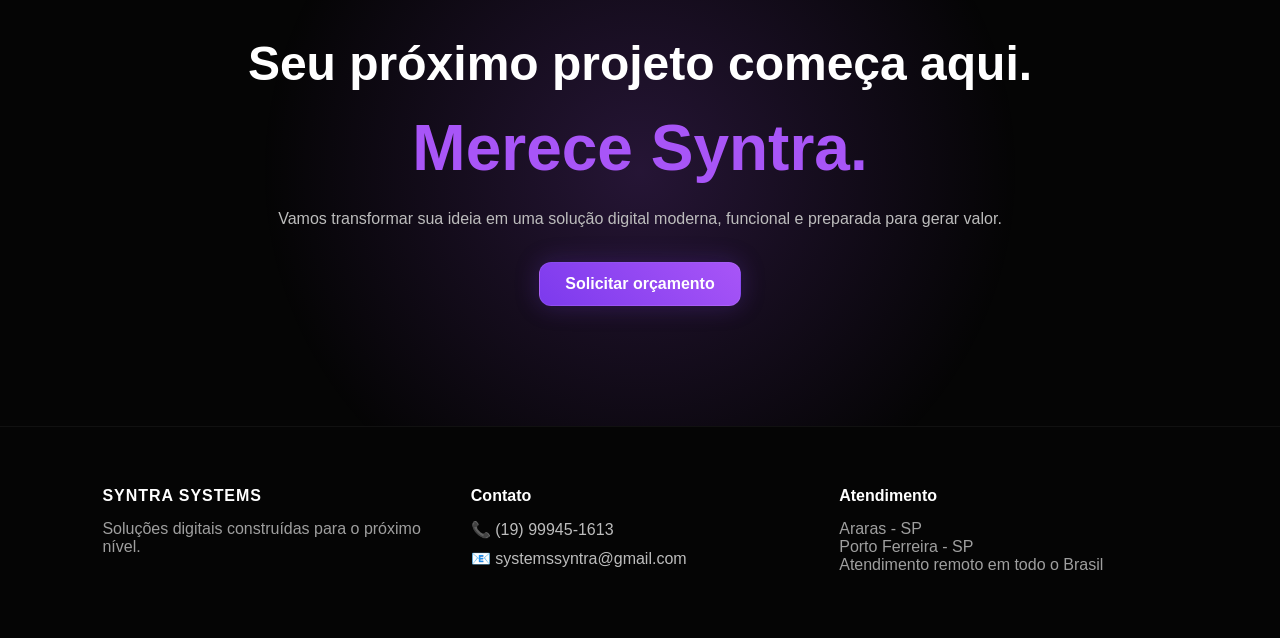
==== commit 9d88b0fe: "Add favicon link to index.html" ====
--- a/index.html
+++ b/index.html
@@ -4,6 +4,7 @@
 <meta charset="UTF-8">
 <meta name="viewport" content="width=device-width, initial-scale=1.0">
 <title>Syntra Systems</title>
+  <link rel="icon" type="image/png" href="favicon.png">
 
 <style>
 *{
